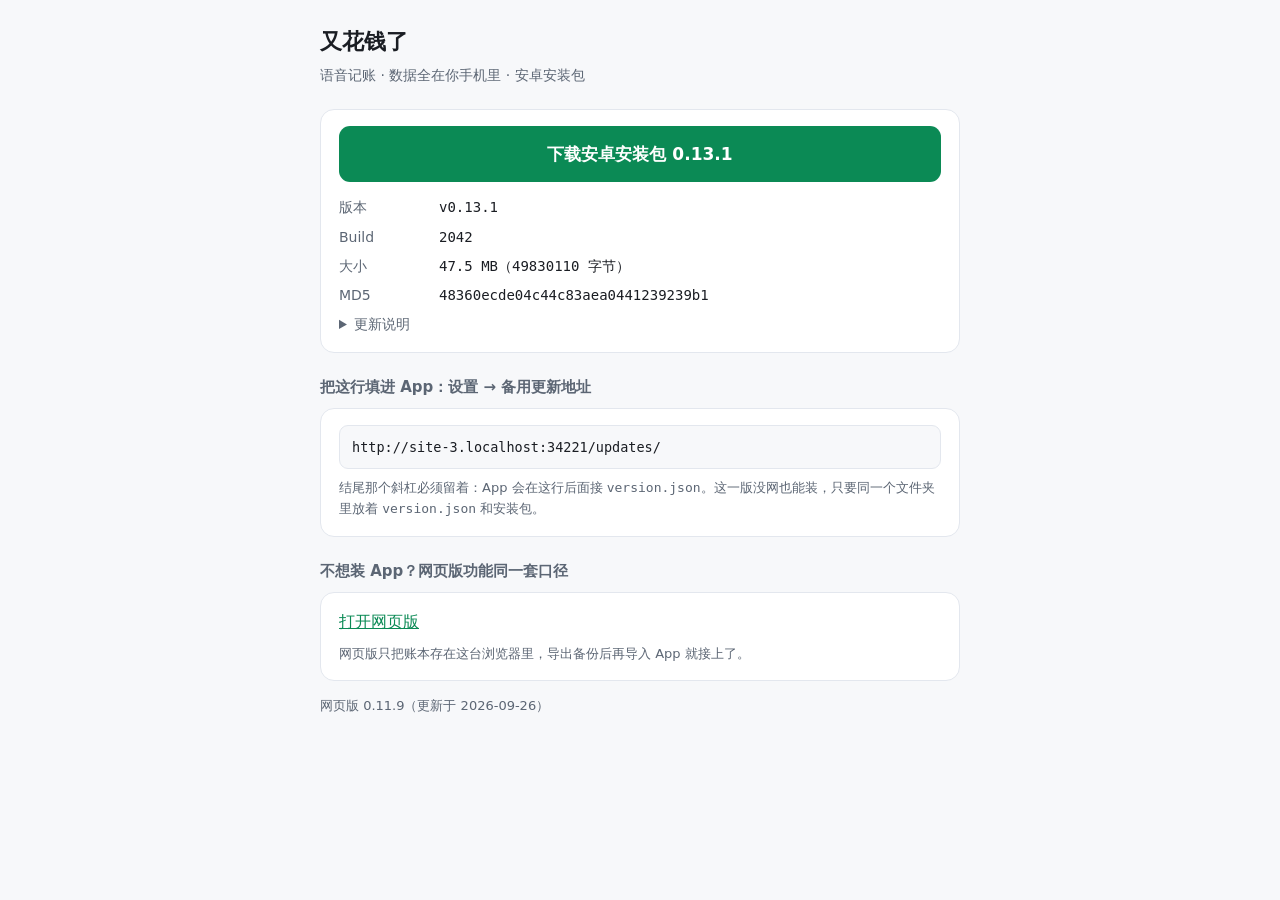
==== download.html @ 8a61619c "加下载页 + 更新源纳入构建 + 巡检覆盖更新源 - download.html：版本/大小/MD5/下载按钮全部现读 updates/version.json，页面里不写死任何一版 - update" ====
<!DOCTYPE html>
<html lang="zh-CN">
<head>
<meta charset="utf-8">
<meta name="viewport" content="width=device-width, initial-scale=1">
<meta name="robots" content="noindex">
<title>又花钱了 · 下载</title>
<!-- 下载页：所有数字（版本号 / 大小 / MD5 / 文件名）都从同目录的 updates/version.json 现读，
     不写死任何一版。这样每次只推 version.json + APK，这个页面自动跟着变，不会有「页面说 2042、文件是 2041」。
     地址一律用相对路径：Pages 域名、Cloudflare Pages 域名、还是仓库 raw 前缀，谁服务这个页面就拼谁的下载腿。 -->
<style>
  :root { color-scheme: light dark; --bg:#0f1115; --fg:#e8eaed; --mut:#9aa3b2; --card:#171a21; --line:#262b36; --go:#3fb37f; }
  @media (prefers-color-scheme: light) { :root { --bg:#f7f8fa; --fg:#1a1d23; --mut:#5c6674; --card:#fff; --line:#e3e7ee; --go:#0b8a55; } }
  * { box-sizing: border-box; }
  body { margin:0; padding:24px 18px 60px; background:var(--bg); color:var(--fg);
    font:16px/1.65 -apple-system,"PingFang SC","Microsoft YaHei",system-ui,sans-serif; }
  main { max-width:640px; margin:0 auto; }
  h1 { font-size:22px; margin:0 0 4px; }
  .sub { color:var(--mut); margin:0 0 22px; font-size:14px; }
  .card { background:var(--card); border:1px solid var(--line); border-radius:14px; padding:16px 18px; margin:0 0 14px; }
  a.btn { display:block; text-align:center; background:var(--go); color:#fff; text-decoration:none;
    padding:14px 16px; border-radius:11px; font-weight:600; font-size:17px; }
  a.btn.off { background:var(--line); color:var(--mut); pointer-events:none; }
  dl { margin:0; display:grid; grid-template-columns:88px 1fr; gap:6px 12px; font-size:14px; }
  dt { color:var(--mut); } dd { margin:0; word-break:break-all; font-family:ui-monospace,Consolas,monospace; }
  pre { margin:0; white-space:pre-wrap; word-break:break-word; background:var(--bg); border:1px solid var(--line);
    border-radius:9px; padding:10px 12px; font-size:13.5px; user-select:all; }
  details { margin-top:6px; font-size:14px; }
  summary { color:var(--mut); cursor:pointer; }
  .changelog { white-space:pre-wrap; font-size:14px; color:var(--fg); }
  h2 { font-size:15px; margin:22px 0 8px; color:var(--mut); font-weight:600; }
  p.note { font-size:13px; color:var(--mut); margin:8px 0 0; }
  a.inlink { color:var(--go); }
</style>
</head>
<body>
<main>
  <h1>又花钱了</h1>
  <p class="sub">语音记账 · 数据全在你手机里 · 安卓安装包</p>

  <div class="card">
    <a id="dl" class="btn off" href="#">正在读取版本…</a>
    <dl style="margin-top:14px">
      <dt>版本</dt><dd id="ver">—</dd>
      <dt>Build</dt><dd id="code">—</dd>
      <dt>大小</dt><dd id="size">—</dd>
      <dt>MD5</dt><dd id="md5">—</dd>
    </dl>
    <details><summary>更新说明</summary><div class="changelog" id="log">—</div></details>
  </div>

  <h2>把这行填进 App：设置 → 备用更新地址</h2>
  <div class="card"><pre id="base">—</pre>
    <p class="note">结尾那个斜杠必须留着：App 会在这行后面接 <code>version.json</code>。这一版没网也能装，只要同一个文件夹里放着 <code>version.json</code> 和安装包。</p>
  </div>

  <h2>不想装 App？网页版功能同一套口径</h2>
  <div class="card"><a class="inlink" href="./index.html">打开网页版</a>
    <p class="note">网页版只把账本存在这台浏览器里，导出备份后再导入 App 就接上了。</p>
  </div>

  <noscript><div class="card">
    这个页面的版本信息靠同目录的 <code>updates/version.json</code> 现读。禁用脚本时请直接取用：
    <dl><dt>安装包</dt><dd>updates/youhuaqianle-v0.13.1-arm64.apk</dd>
        <dt>配置</dt><dd>updates/version.json</dd></dl>
  </div></noscript>
  <p class="note" id="err"></p>
</main>
<script>
(function () {
  var here = new URL(location.href);
  var base = new URL('updates/', here);
  document.getElementById('base').textContent = base.href;
  fetch(new URL('version.json', base).href, { cache: 'no-store' })
    .then(function (r) { if (!r.ok) throw new Error('HTTP ' + r.status); return r.json(); })
    .then(function (j) {
      var a = j && j.apk;
      if (!a || !a.url) throw new Error('version.json 里没有 apk 段');
      // 与客户端 resolveDownloadUrl 同一条规则：绝对地址原样用，光文件名就拼在当前 base 后面
      var file = /^https?:/i.test(a.url) ? a.url : new URL(a.url, base).href;
      var btn = document.getElementById('dl');
      btn.href = file; btn.textContent = '下载安卓安装包 ' + a.version; btn.className = 'btn';
      document.getElementById('ver').textContent = 'v' + a.version;
      document.getElementById('code').textContent = a.versionCode;
      document.getElementById('size').textContent = (a.size / 1048576).toFixed(1) + ' MB（' + a.size + ' 字节）';
      document.getElementById('md5').textContent = a.md5;
      document.getElementById('log').textContent = a.changelog || '（这份 version.json 没带更新说明）';
      if (j.web && j.web.version) {
        var p = document.createElement('p');
        p.className = 'note';
        p.textContent = '网页版 ' + j.web.version + '（更新于 ' + (j.web.updated || '—') + '）';
        document.querySelector('main').appendChild(p);
      }
    })
    .catch(function (e) {
      document.getElementById('dl').textContent = '版本读取失败';
      document.getElementById('err').textContent =
        '读 updates/version.json 失败：' + e.message + '（本地双击打开 html 时浏览器不允许 fetch，请通过线上地址访问）';
    });
})();
</script>
</body>
</html>
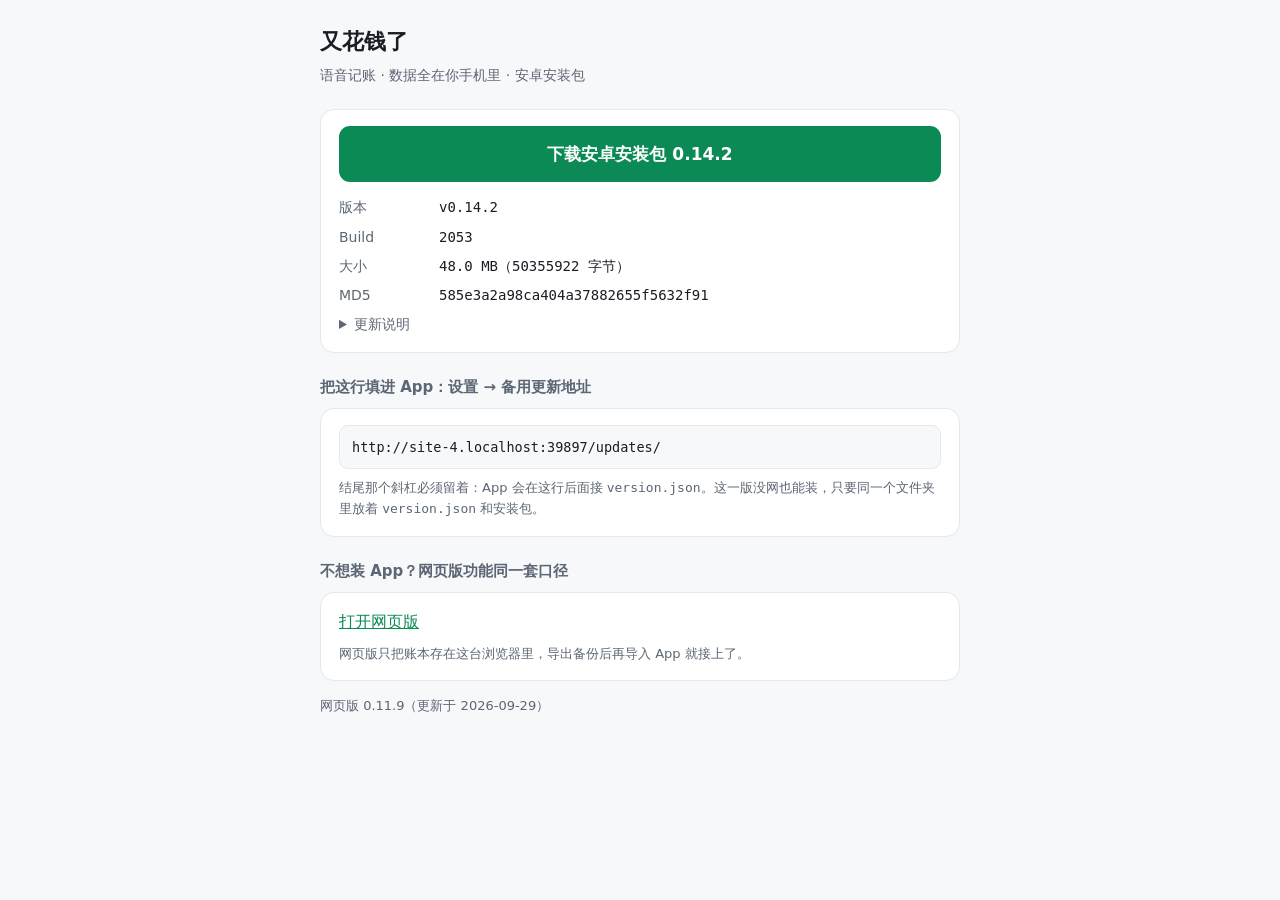
==== commit 65ddc4ca: "下载页 noscript 兜底不再写死安装包文件名 写死过一次 v0.13.1，此后十几版都在给禁用脚本的访客指一个已不存在的文件； 改成让他现读 updates/version.json 的 apk" ====
--- a/download.html
+++ b/download.html
@@ -60,9 +60,10 @@
   </div>
 
   <noscript><div class="card">
-    这个页面的版本信息靠同目录的 <code>updates/version.json</code> 现读。禁用脚本时请直接取用：
-    <dl><dt>安装包</dt><dd>updates/youhuaqianle-v0.13.1-arm64.apk</dd>
-        <dt>配置</dt><dd>updates/version.json</dd></dl>
+    这个页面的版本信息靠同目录的 <code>updates/version.json</code> 现读。禁用脚本时请打开
+    <a class="inlink" href="./updates/version.json">updates/version.json</a>，
+    里面 <code>apk.url</code> 写的那个文件名就是当前这一个安装包（就在 <code>updates/</code> 这个目录里）。
+    <p class="note">这里刻意不写死文件名：写死过一次「v0.13.1」，结果连着十几版都在给禁用脚本的人指一个已经不存在的文件。</p>
   </div></noscript>
   <p class="note" id="err"></p>
 </main>
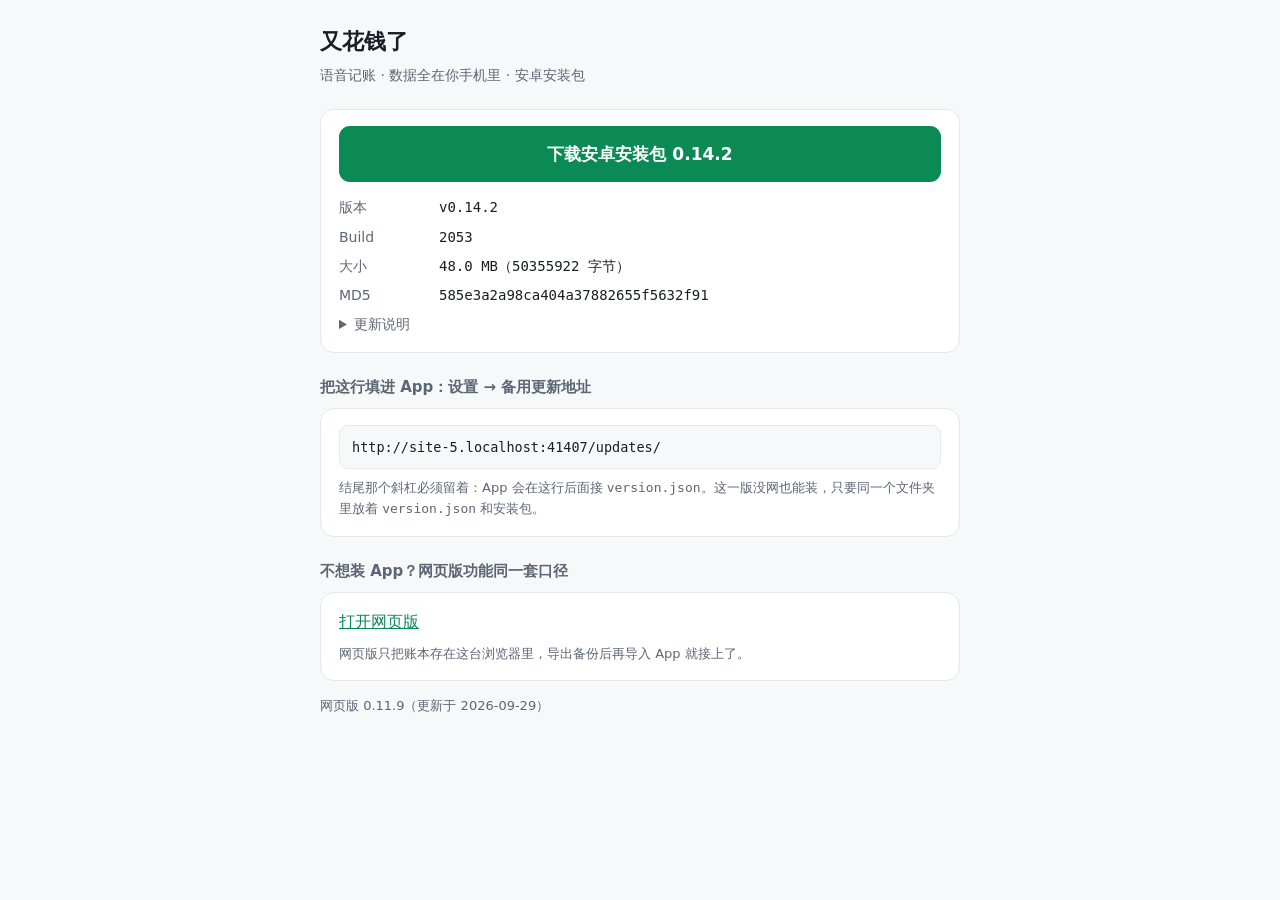
==== commit 39ec63ec: "下载页兜底文案把「十几版」改成实测的 11 版 v0.13.1 = +42，到 +53 之间是 43…53 共 11 个发布指错过文件； 写「十几版」是凭感觉，不是数出来的。" ====
--- a/download.html
+++ b/download.html
@@ -63,7 +63,7 @@
     这个页面的版本信息靠同目录的 <code>updates/version.json</code> 现读。禁用脚本时请打开
     <a class="inlink" href="./updates/version.json">updates/version.json</a>，
     里面 <code>apk.url</code> 写的那个文件名就是当前这一个安装包（就在 <code>updates/</code> 这个目录里）。
-    <p class="note">这里刻意不写死文件名：写死过一次「v0.13.1」，结果连着十几版都在给禁用脚本的人指一个已经不存在的文件。</p>
+    <p class="note">这里刻意不写死文件名：写死过一次「v0.13.1」，结果从 v0.13.2 起连着 <strong>11</strong> 版都在给禁用脚本的人指一个已经不存在的文件。</p>
   </div></noscript>
   <p class="note" id="err"></p>
 </main>
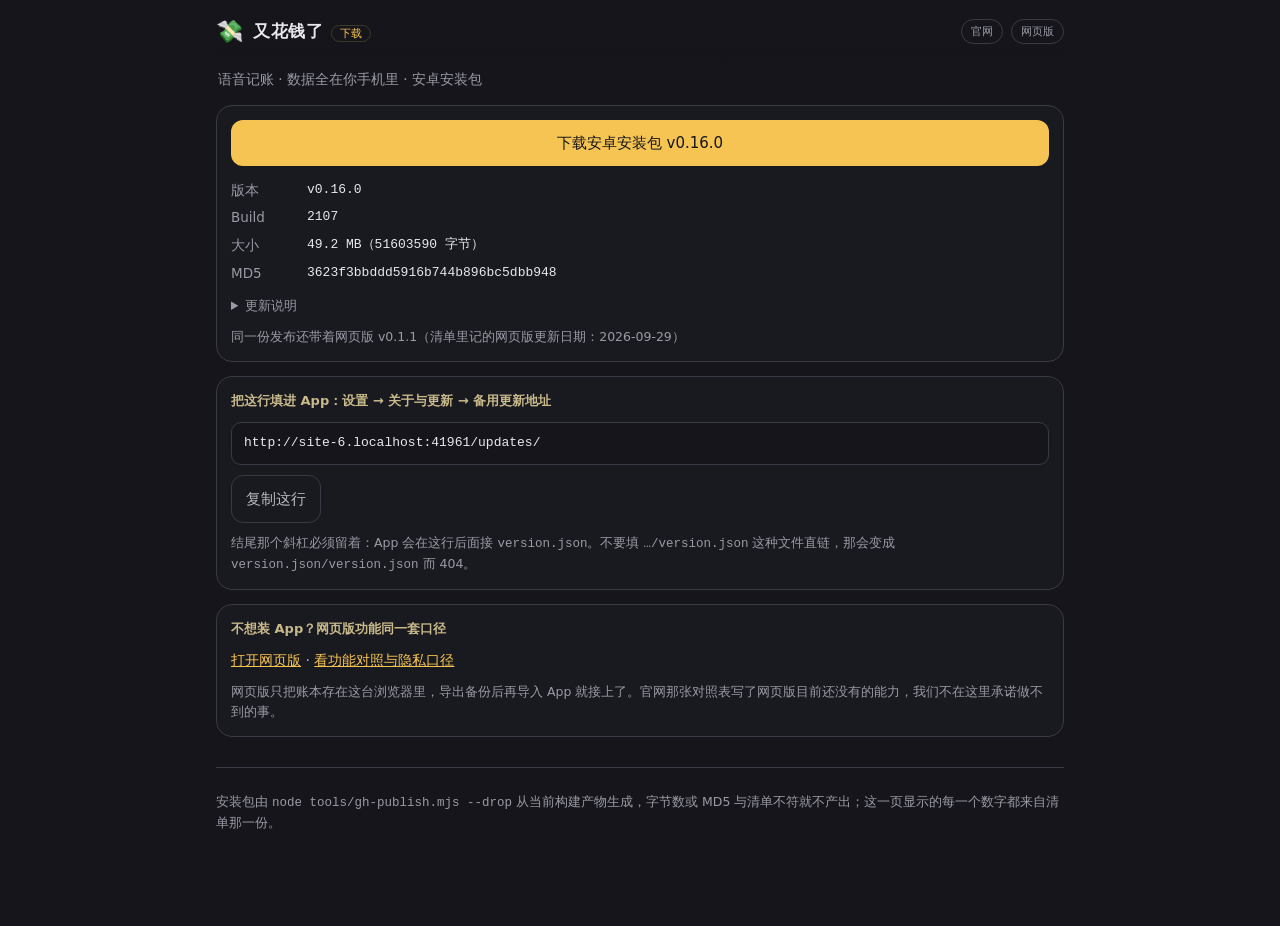
==== commit 2e44a2ba: "release: v0.16.0+107 (2107) 四族收编 + 官网 home.html" ====
--- a/download.html
+++ b/download.html
@@ -2,102 +2,150 @@
 <html lang="zh-CN">
 <head>
 <meta charset="utf-8">
-<meta name="viewport" content="width=device-width, initial-scale=1">
-<meta name="robots" content="noindex">
-<title>又花钱了 · 下载</title>
-<!-- 下载页：所有数字（版本号 / 大小 / MD5 / 文件名）都从同目录的 updates/version.json 现读，
-     不写死任何一版。这样每次只推 version.json + APK，这个页面自动跟着变，不会有「页面说 2042、文件是 2041」。
-     地址一律用相对路径：Pages 域名、Cloudflare Pages 域名、还是仓库 raw 前缀，谁服务这个页面就拼谁的下载腿。 -->
-<style>
-  :root { color-scheme: light dark; --bg:#0f1115; --fg:#e8eaed; --mut:#9aa3b2; --card:#171a21; --line:#262b36; --go:#3fb37f; }
-  @media (prefers-color-scheme: light) { :root { --bg:#f7f8fa; --fg:#1a1d23; --mut:#5c6674; --card:#fff; --line:#e3e7ee; --go:#0b8a55; } }
-  * { box-sizing: border-box; }
-  body { margin:0; padding:24px 18px 60px; background:var(--bg); color:var(--fg);
-    font:16px/1.65 -apple-system,"PingFang SC","Microsoft YaHei",system-ui,sans-serif; }
-  main { max-width:640px; margin:0 auto; }
-  h1 { font-size:22px; margin:0 0 4px; }
-  .sub { color:var(--mut); margin:0 0 22px; font-size:14px; }
-  .card { background:var(--card); border:1px solid var(--line); border-radius:14px; padding:16px 18px; margin:0 0 14px; }
-  a.btn { display:block; text-align:center; background:var(--go); color:#fff; text-decoration:none;
-    padding:14px 16px; border-radius:11px; font-weight:600; font-size:17px; }
-  a.btn.off { background:var(--line); color:var(--mut); pointer-events:none; }
-  dl { margin:0; display:grid; grid-template-columns:88px 1fr; gap:6px 12px; font-size:14px; }
-  dt { color:var(--mut); } dd { margin:0; word-break:break-all; font-family:ui-monospace,Consolas,monospace; }
-  pre { margin:0; white-space:pre-wrap; word-break:break-word; background:var(--bg); border:1px solid var(--line);
-    border-radius:9px; padding:10px 12px; font-size:13.5px; user-select:all; }
-  details { margin-top:6px; font-size:14px; }
-  summary { color:var(--mut); cursor:pointer; }
-  .changelog { white-space:pre-wrap; font-size:14px; color:var(--fg); }
-  h2 { font-size:15px; margin:22px 0 8px; color:var(--mut); font-weight:600; }
-  p.note { font-size:13px; color:var(--mut); margin:8px 0 0; }
-  a.inlink { color:var(--go); }
-</style>
+<meta name="viewport" content="width=device-width, initial-scale=1, viewport-fit=cover">
+<meta name="theme-color" content="#15151b">
+<meta name="description" content="又花钱了 · 安卓版下载：版本号、大小、MD5 与更新说明全部从同目录的 updates/version.json 现读，这一页不写死任何一版。">
+<title>又花钱了 · 下载安卓版</title>
+<link rel="icon" href="data:image/svg+xml,<svg xmlns='http://www.w3.org/2000/svg' viewBox='0 0 100 100'><text y='.9em' font-size='90'>💸</text></svg>">
+<link rel="stylesheet" href="style.css">
 </head>
-<body>
-<main>
-  <h1>又花钱了</h1>
-  <p class="sub">语音记账 · 数据全在你手机里 · 安卓安装包</p>
+<body class="dl">
+<div class="shell dl-wrap">
 
-  <div class="card">
-    <a id="dl" class="btn off" href="#">正在读取版本…</a>
-    <dl style="margin-top:14px">
-      <dt>版本</dt><dd id="ver">—</dd>
-      <dt>Build</dt><dd id="code">—</dd>
-      <dt>大小</dt><dd id="size">—</dd>
-      <dt>MD5</dt><dd id="md5">—</dd>
-    </dl>
-    <details><summary>更新说明</summary><div class="changelog" id="log">—</div></details>
-  </div>
+  <header class="topbar">
+    <div class="brand">
+      <span class="mark">💸</span>
+      <span><b>又花钱了</b><i>下载</i></span>
+    </div>
+    <div class="topright">
+      <a class="localchip" href="home.html">官网</a>
+      <a class="localchip" href="index.html">网页版</a>
+    </div>
+  </header>
 
-  <h2>把这行填进 App：设置 → 备用更新地址</h2>
-  <div class="card"><pre id="base">—</pre>
-    <p class="note">结尾那个斜杠必须留着：App 会在这行后面接 <code>version.json</code>。这一版没网也能装，只要同一个文件夹里放着 <code>version.json</code> 和安装包。</p>
-  </div>
+  <main>
+    <p class="dl-sub">语音记账 · 数据全在你手机里 · 安卓安装包</p>
 
-  <h2>不想装 App？网页版功能同一套口径</h2>
-  <div class="card"><a class="inlink" href="./index.html">打开网页版</a>
-    <p class="note">网页版只把账本存在这台浏览器里，导出备份后再导入 App 就接上了。</p>
-  </div>
+    <div class="card" id="pkg">
+      <a id="dl" class="dl-btn primary">正在读取版本…</a>
+      <dl class="dl-dl">
+        <dt>版本</dt><dd id="ver">—</dd>
+        <dt>Build</dt><dd id="code">—</dd>
+        <dt>大小</dt><dd id="size">—</dd>
+        <dt>MD5</dt><dd id="md5">—</dd>
+      </dl>
+      <details><summary>更新说明</summary><div class="dl-log" id="log">—</div></details>
+      <p class="dl-note" id="mirror" hidden></p>
+    </div>
+
+    <div class="card" id="feed" hidden>
+      <h2 class="sechead">把这行填进 App：设置 → 关于与更新 → 备用更新地址</h2>
+      <pre id="base" class="dl-pre">—</pre>
+      <button id="copy-base" class="ghost" type="button">复制这行</button>
+      <p class="dl-note" id="base-hint">结尾那个斜杠必须留着：App 会在这行后面接 <code>version.json</code>。不要填 <code>…/version.json</code> 这种文件直链，那会变成 <code>version.json/version.json</code> 而 404。</p>
+    </div>
+
+    <div class="card" id="noapk" hidden>
+      <h2 class="sechead" id="noapk-head">这个镜像里没有安装包</h2>
+      <p class="dl-p" id="noapk-why">—</p>
+      <p class="dl-p">请到 GitHub 镜像用同一个下载页——它同时服务站点、更新源与安装包。下面这行复制到浏览器地址栏就能打开：</p>
+      <pre id="gh" class="dl-pre">—</pre>
+      <button id="copy-gh" class="ghost" type="button">复制这行</button>
+      <p class="dl-note" id="gh-hint">复制被浏览器挡住时，长按上面那行，全选复制。</p>
+    </div>
+
+    <div class="card">
+      <h2 class="sechead">不想装 App？网页版功能同一套口径</h2>
+      <p class="dl-p"><a href="index.html">打开网页版</a> · <a href="home.html">看功能对照与隐私口径</a></p>
+      <p class="dl-note">网页版只把账本存在这台浏览器里，导出备份后再导入 App 就接上了。官网那张对照表写了网页版目前还没有的能力，我们不在这里承诺做不到的事。</p>
+    </div>
+  </main>
 
   <noscript><div class="card">
     这个页面的版本信息靠同目录的 <code>updates/version.json</code> 现读。禁用脚本时请打开
-    <a class="inlink" href="./updates/version.json">updates/version.json</a>，
+    <a href="updates/version.json">updates/version.json</a>，
     里面 <code>apk.url</code> 写的那个文件名就是当前这一个安装包（就在 <code>updates/</code> 这个目录里）。
-    <p class="note">这里刻意不写死文件名：写死过一次「v0.13.1」，结果从 v0.13.2 起连着 <strong>11</strong> 版都在给禁用脚本的人指一个已经不存在的文件。</p>
+    <p class="dl-note">这里刻意不写死文件名：写死过一次「v0.13.1」，结果从 v0.13.2 起连着 <strong>11</strong> 版都在给禁用脚本的人指一个已经不存在的文件。</p>
   </div></noscript>
-  <p class="note" id="err"></p>
-</main>
+
+  <footer class="dl-foot">
+    <p class="dl-note" id="err"></p>
+    <p class="dl-note">安装包由 <code>node tools/gh-publish.mjs --drop</code> 从当前构建产物生成，字节数或 MD5 与清单不符就不产出；这一页显示的每一个数字都来自清单那一份。</p>
+  </footer>
+
+</div>
 <script>
 (function () {
+  // GitHub 镜像的站点根：Pages 的项目站一定带 /仓库名/ 这段路径（纯域名根下确实 404，踩过）。
+  // 写成「域名 + 路径」而不是整条 href，是为了让这一页挂在任何镜像上都不产生对外请求。
+  var GH_SITE = 'dukekang0124.github.io/youhuaqianle-web';
   var here = new URL(location.href);
   var base = new URL('updates/', here);
-  document.getElementById('base').textContent = base.href;
+  var btn = document.getElementById('dl');
+
+  function bindCopy(btnId, textId, hintId) {
+    var text = document.getElementById(textId).textContent;
+    document.getElementById(btnId).addEventListener('click', function () {
+      var hint = document.getElementById(hintId);
+      var ok = function () { hint.textContent = '已复制，粘贴到聊天里或浏览器地址栏就存住了。'; };
+      var no = function () { hint.textContent = '这个浏览器挡住了复制：长按上面那行，全选复制。'; };
+      if (navigator.clipboard && navigator.clipboard.writeText) navigator.clipboard.writeText(text).then(ok, no);
+      else no();
+    });
+  }
+
   fetch(new URL('version.json', base).href, { cache: 'no-store' })
-    .then(function (r) { if (!r.ok) throw new Error('HTTP ' + r.status); return r.json(); })
+    .then(function (r) {
+      if (!r.ok) { var e = new Error('HTTP ' + r.status); e.missing = r.status === 404; throw e; }
+      return r.json();
+    })
     .then(function (j) {
       var a = j && j.apk;
-      if (!a || !a.url) throw new Error('version.json 里没有 apk 段');
+      if (!a || !a.url) { var ne = new Error('version.json 里没有 apk 段'); ne.noapk = true; throw ne; }
       // 与客户端 resolveDownloadUrl 同一条规则：绝对地址原样用，光文件名就拼在当前 base 后面
-      var file = /^https?:/i.test(a.url) ? a.url : new URL(a.url, base).href;
-      var btn = document.getElementById('dl');
-      btn.href = file; btn.textContent = '下载安卓安装包 ' + a.version; btn.className = 'btn';
+      btn.href = /^https?:/i.test(a.url) ? a.url : new URL(a.url, base).href;
+      btn.textContent = '下载安卓安装包 v' + a.version;
       document.getElementById('ver').textContent = 'v' + a.version;
       document.getElementById('code').textContent = a.versionCode;
       document.getElementById('size').textContent = (a.size / 1048576).toFixed(1) + ' MB（' + a.size + ' 字节）';
       document.getElementById('md5').textContent = a.md5;
       document.getElementById('log').textContent = a.changelog || '（这份 version.json 没带更新说明）';
       if (j.web && j.web.version) {
-        var p = document.createElement('p');
-        p.className = 'note';
-        p.textContent = '网页版 ' + j.web.version + '（更新于 ' + (j.web.updated || '—') + '）';
-        document.querySelector('main').appendChild(p);
+        var p = document.getElementById('mirror');
+        p.hidden = false;
+        p.textContent = '同一份发布还带着网页版 v' + j.web.version + '（清单里记的网页版更新日期：' + (j.web.updated || '—' ) + '）';
       }
+      document.getElementById('base').textContent = base.href;
+      document.getElementById('feed').hidden = false;
+      bindCopy('copy-base', 'base', 'base-hint');
     })
     .catch(function (e) {
-      document.getElementById('dl').textContent = '版本读取失败';
-      document.getElementById('err').textContent =
-        '读 updates/version.json 失败：' + e.message + '（本地双击打开 html 时浏览器不允许 fetch，请通过线上地址访问）';
+      btn.textContent = '本镜像没有安装包';
+      btn.className = 'dl-btn ghost';
+      noapkCardShow(e || {});
     });
+
+  // 走到这一支有三种完全不同的原因，界面必须说中是哪一种：
+  // 清单本身不在（404，Cloudflare 那侧的真实形态）、清单在但没登记安装包、清单取回来读不出内容。
+  // 把第二种写成「浏览器挡住 fetch」，是在给一个联网正常的人指一个不存在的原因。
+  function noapkCardShow(e) {
+    var head = document.getElementById('noapk-head');
+    var why = document.getElementById('noapk-why');
+    document.getElementById('noapk').hidden = false;
+    if (e.missing) {
+      head.textContent = '这个镜像里没有安装包';
+      why.textContent = '这个镜像只放网页版站点，没有 updates/ 这一份：Cloudflare Pages 的单个文件上限是 25 MiB，而安装包比它大，整包放不上去，所以连清单一起留在 GitHub 那侧。';
+    } else if (e.noapk) {
+      head.textContent = '这份清单里没有安装包';
+      why.textContent = 'updates/version.json 读到了，但里面没有 apk 那一段：这一份发布只登记了网页版，安装包没有跟着放上来。';
+    } else {
+      head.textContent = '没读到这个镜像的清单';
+      why.textContent = '没能取到可用的 updates/version.json：可能是这个地址取不到它、回来的内容不是合法 JSON，也可能是你正本地双击打开这个 html（浏览器不允许 fetch）。请通过线上地址访问。';
+    }
+    document.getElementById('gh').textContent = 'https://' + GH_SITE + '/download.html';
+    bindCopy('copy-gh', 'gh', 'gh-hint');
+    document.getElementById('err').textContent = '清单没读到，所以上面的版本、大小与 MD5 保持「—」——宁可不显示，也不显示一个猜出来的数。';
+  }
 })();
 </script>
 </body>
--- a/style.css
+++ b/style.css
@@ -0,0 +1,297 @@
+/* 又花钱了 · 网页版：深色底 + 暖金，与 App 的 brand.dart 同一套色值 */
+:root {
+  --bg: #15151b;
+  --card: #191920;
+  --card2: #1d1d25;
+  --line: #3a3a46;
+  --gold: #f6c453;
+  --gold-dim: #c8b98a;
+  --text: #e8e8ee;
+  --sub: #b8b8c0;
+  --dim: #9a9aa6;
+  --green: #77c9a4;
+  --amber: #e0a93f;
+  --red: #e07a6a;
+  --red-bg: #5b2330;
+  --radius: 16px;
+}
+
+* { box-sizing: border-box; }
+
+/* 组件里有 display:flex/grid 的元素，靠 hidden 属性隐藏会被自身 display 盖掉——统一兜底 */
+[hidden] { display: none !important; }
+
+html, body {
+  margin: 0;
+  background: var(--bg);
+  color: var(--text);
+  font: 15px/1.6 -apple-system, "PingFang SC", "Microsoft YaHei", "Noto Sans SC", system-ui, sans-serif;
+  -webkit-text-size-adjust: 100%;
+}
+
+body { padding-bottom: env(safe-area-inset-bottom); }
+
+.shell { max-width: 560px; margin: 0 auto; padding: 0 16px 96px; }
+
+/* 顶栏 */
+.topbar {
+  position: sticky; top: 0; z-index: 5;
+  display: flex; align-items: center; justify-content: space-between;
+  padding: 14px 0 12px;
+  background: linear-gradient(var(--bg) 70%, rgba(21, 21, 27, 0));
+}
+.brand { display: flex; align-items: center; gap: 10px; }
+.brand .mark { font-size: 22px; }
+.brand b { font-size: 17px; letter-spacing: .5px; }
+.brand i { font-style: normal; margin-left: 8px; font-size: 11px; color: var(--gold); border: 1px solid #3a3a2a; border-radius: 999px; padding: 1px 8px; }
+.localchip { font-size: 11px; color: var(--dim); border: 1px solid var(--line); border-radius: 999px; padding: 3px 9px; }
+.topright { display: flex; align-items: center; gap: 8px; }
+a.localchip { text-decoration: none; }
+a.localchip:hover { color: var(--gold); border-color: #5a5a3a; }
+
+/* 快记 */
+.quick { background: var(--card); border: 1px solid var(--line); border-radius: var(--radius); padding: 14px; margin-top: 4px; }
+.quickhead { display: flex; align-items: center; justify-content: space-between; font-size: 13px; color: var(--gold-dim); margin-bottom: 8px; }
+textarea, input, select {
+  width: 100%; background: var(--card2); color: var(--text);
+  border: 1px solid var(--line); border-radius: 12px;
+  padding: 11px 12px; font: inherit; resize: none;
+}
+textarea:focus, input:focus, select:focus { outline: none; border-color: #5a5a3a; }
+#say { min-height: 52px; }
+.quickact { display: flex; gap: 10px; margin-top: 10px; }
+.quickact .primary { flex: 1; }
+.mic {
+  width: 40px; height: 32px; border-radius: 10px; border: 1px solid var(--line);
+  background: var(--card2); color: var(--gold); font-size: 16px; cursor: pointer;
+}
+.mic.live { background: var(--gold); color: #15151b; border-color: var(--gold); animation: pulse 1.1s infinite; }
+.mic[disabled] { opacity: .38; cursor: not-allowed; }
+@keyframes pulse { 50% { box-shadow: 0 0 0 6px rgba(246, 196, 83, .16); } }
+.hints { display: flex; flex-wrap: wrap; gap: 7px; margin-top: 10px; }
+.hints button {
+  background: transparent; border: 1px dashed #45454f; color: var(--dim);
+  font-size: 12px; border-radius: 999px; padding: 4px 10px; cursor: pointer;
+}
+.hints button:hover { color: var(--gold); border-color: var(--gold); }
+.micnote { font-size: 11.5px; color: var(--dim); margin: 10px 0 0; }
+
+/* 按钮 */
+button { font: inherit; }
+.primary {
+  background: var(--gold); color: #15151b; border: none; border-radius: 12px;
+  padding: 11px 16px; font-weight: 700; cursor: pointer;
+}
+.primary:disabled { opacity: .45; cursor: default; }
+.ghost {
+  background: transparent; color: var(--sub); border: 1px solid var(--line);
+  border-radius: 12px; padding: 11px 14px; cursor: pointer;
+}
+.ghost:hover { color: var(--gold); border-color: #5a5a3a; }
+.danger { background: var(--red-bg); color: #ffdce0; border: none; border-radius: 12px; padding: 10px 14px; cursor: pointer; }
+.btnrow { display: flex; gap: 10px; flex-wrap: wrap; margin-top: 10px; }
+
+/* 卡片 */
+.card {
+  background: var(--card); border: 1px solid var(--line); border-radius: var(--radius);
+  padding: 14px; margin-top: 14px;
+}
+.card .sechead { margin: 0 0 10px; font-size: 13px; color: var(--gold-dim); padding: 0; }
+.sechead { font-size: 13px; color: var(--dim); margin: 22px 2px 8px; }
+.todaytop { display: flex; justify-content: space-between; align-items: flex-start; gap: 12px; }
+.todaytop small, .card small, .statgrid small { color: var(--dim); font-size: 12px; }
+.big { font-size: 34px; font-weight: 800; letter-spacing: -.5px; color: var(--gold); line-height: 1.2; }
+.mid { font-size: 19px; font-weight: 700; }
+.todayright { display: flex; flex-direction: column; align-items: flex-end; gap: 6px; }
+.streak { font-size: 12px; color: var(--gold); background: #3a2f1a; border-radius: 999px; padding: 3px 10px; }
+.lamp { font-size: 12px; border-radius: 999px; padding: 3px 10px; border: 1px solid var(--line); color: var(--sub); }
+.lamp.ok { color: var(--green); border-color: #2e5245; }
+.lamp.warn { color: var(--amber); border-color: #5a4620; }
+.lamp.over { color: #ffdce0; background: var(--red-bg); border-color: transparent; }
+.line { margin: 8px 0 0; font-size: 13px; color: var(--sub); }
+.line.gold { color: var(--gold-dim); }
+.line.amber { color: var(--amber); }
+.line.dim { color: var(--dim); font-size: 12px; }
+.dim { color: var(--dim); }
+
+/* 确认卡 */
+.pending { margin-top: 12px; }
+.pcard {
+  background: var(--card2); border: 1px solid #5a5a3a; border-radius: var(--radius);
+  padding: 12px; margin-bottom: 10px;
+}
+.pcard .raw { font-size: 12px; color: var(--dim); margin: 0 0 8px; word-break: break-all; }
+.pgrid { display: grid; grid-template-columns: 1fr 1fr; gap: 8px; }
+.pgrid label { display: flex; flex-direction: column; gap: 4px; font-size: 11px; color: var(--dim); }
+.pgrid input, .pgrid select { padding: 8px; font-size: 14px; }
+.warn-miss { color: var(--amber); font-size: 11px; margin-top: 6px; }
+/* 附属物品那一句（docs/30 FR-4）：与 App 确认卡同一条——我们替他猜的第二个名词，
+   不能让他只能留着，所以这一行本身可点，点一下整串去掉（一分钱都不摊，只是不再提）。 */
+.warn-miss.extras { cursor: pointer; text-decoration: underline dotted; }
+.pfoot { display: flex; gap: 8px; margin-top: 10px; }
+.pfoot button { flex: 1; padding: 9px; }
+
+/* 列表 */
+.txlist, .rows, .plain { list-style: none; padding: 0; margin: 0; }
+.tx {
+  display: flex; align-items: center; gap: 10px;
+  padding: 11px 12px; background: var(--card); border: 1px solid var(--line);
+  border-radius: 14px; margin-bottom: 8px;
+}
+.tx .emo { width: 30px; text-align: center; font-size: 17px; }
+.tx .who { flex: 1; min-width: 0; }
+.tx .who b { font-size: 14.5px; font-weight: 600; display: block; overflow: hidden; text-overflow: ellipsis; white-space: nowrap; }
+.tx .who small { color: var(--dim); font-size: 11.5px; }
+.tx .amt { font-size: 15.5px; font-weight: 700; white-space: nowrap; }
+.tx .amt.in { color: var(--green); }
+.tx .del { background: transparent; border: none; color: #6b6b78; font-size: 16px; cursor: pointer; padding: 4px 6px; }
+.tx .del:hover { color: var(--red); }
+.dayhead { font-size: 12px; color: var(--dim); margin: 16px 2px 8px; display: flex; justify-content: space-between; }
+.empty { text-align: center; padding: 34px 20px; color: var(--dim); }
+.empty span { display: block; font-size: 34px; opacity: .5; }
+.empty p { font-size: 13px; margin: 10px 0 0; }
+
+/* 筛选 */
+.filters { display: flex; flex-wrap: wrap; gap: 10px; margin-top: 10px; }
+.filters #search, .filters #cat-filter { flex: 1; min-width: 140px; padding: 9px 11px; font-size: 14px; }
+.segs { display: flex; gap: 4px; background: var(--card2); border: 1px solid var(--line); border-radius: 999px; padding: 3px; }
+.segs button { background: transparent; border: none; color: var(--dim); font-size: 12.5px; padding: 6px 12px; border-radius: 999px; cursor: pointer; }
+.segs button.on { background: var(--gold); color: #15151b; font-weight: 700; }
+.sumline { font-size: 12.5px; color: var(--gold-dim); margin: 14px 2px 8px; }
+
+/* 统计 */
+/* 备份保鲜提示：只在真该提醒时出现，所以给一条琥珀色边框把自己说清楚 */
+.nudge { border: 1px solid var(--amber); }
+
+.statgrid { display: grid; grid-template-columns: repeat(4, 1fr); gap: 8px; margin-bottom: 14px; }
+.bars { display: flex; align-items: flex-end; gap: 4px; height: 84px; }
+.bars i { flex: 1; background: #2f2f3a; border-radius: 4px 4px 0 0; min-height: 3px; }
+.bars i.hot { background: var(--gold); }
+.bars i.on { outline: 1px solid #5a5a3a; }
+.catrows { display: flex; flex-direction: column; gap: 9px; }
+.catrow { font-size: 13px; }
+.catrow .lab { display: flex; justify-content: space-between; color: var(--sub); }
+.catrow .lab b { color: var(--text); font-weight: 600; }
+.catrow .track { height: 6px; background: #26262f; border-radius: 99px; margin-top: 5px; overflow: hidden; }
+.catrow .fill { height: 100%; background: linear-gradient(90deg, #8a6b1f, var(--gold)); }
+.rows li { display: flex; justify-content: space-between; padding: 8px 0; border-bottom: 1px dashed #2a2a33; font-size: 13.5px; }
+.rows li:last-child { border-bottom: none; }
+.rows li small { color: var(--dim); }
+.heat { display: grid; grid-template-columns: repeat(7, 1fr); gap: 5px; }
+.heat i { aspect-ratio: 1; border-radius: 5px; background: #23232b; display: flex; align-items: flex-end; justify-content: center; font-size: 9px; color: #6d6d7a; padding-bottom: 2px; }
+.heat i.b1 { background: #3a3320; }
+.heat i.b2 { background: #5c4b22; }
+.heat i.b3 { background: #a67d28; }
+.heat i.b4 { background: var(--gold); color: #15151b; }
+
+/* 我的 */
+.field { display: flex; align-items: center; gap: 12px; margin-top: 12px; font-size: 13px; color: var(--sub); }
+.field > span { flex: 1; min-width: 0; white-space: nowrap; }
+.field > input, .field > select { flex: none; width: 52%; }
+.field.switch input { width: 44px; height: 24px; accent-color: var(--gold); flex: none; }
+.plain li { font-size: 12.5px; color: var(--dim); padding: 5px 0 5px 14px; position: relative; }
+.plain li::before { content: ""; position: absolute; left: 0; top: 12px; width: 5px; height: 5px; border-radius: 99px; background: #4a4a56; }
+.plain code { color: var(--gold-dim); }
+.ver { text-align: center; font-size: 11px; color: #5f5f6c; margin-top: 22px; }
+
+/* 底栏 */
+.tabbar {
+  position: fixed; left: 50%; transform: translateX(-50%); bottom: 0; z-index: 6;
+  width: 100%; max-width: 560px; display: flex;
+  background: rgba(29, 29, 37, .94); backdrop-filter: blur(10px);
+  border-top: 1px solid var(--line); padding: 6px 8px calc(6px + env(safe-area-inset-bottom));
+}
+.tabbar button {
+  flex: 1; background: transparent; border: none; color: var(--dim);
+  font-size: 11px; padding: 6px 0 4px; cursor: pointer; line-height: 1.35;
+}
+.tabbar button span { display: block; font-size: 19px; filter: grayscale(1) opacity(.65); }
+.tabbar button.on { color: var(--gold); }
+.tabbar button.on span { filter: none; }
+
+/* toast / sheet */
+.toast {
+  position: fixed; left: 50%; transform: translateX(-50%); bottom: 84px; z-index: 20;
+  background: #2e2e38; color: var(--gold); border: 1px solid #4a4a56;
+  padding: 10px 16px; border-radius: 999px; font-size: 13px; max-width: 90vw;
+}
+.sheet { position: fixed; inset: 0; z-index: 30; background: rgba(0, 0, 0, .62); display: flex; align-items: flex-end; justify-content: center; }
+.sheetbox {
+  width: 100%; max-width: 560px; background: var(--card); border: 1px solid var(--line);
+  border-radius: 20px 20px 0 0; padding: 18px 16px calc(18px + env(safe-area-inset-bottom));
+}
+.sheetbox h3 { margin: 0 0 12px; font-size: 16px; }
+.sheetbody { display: flex; flex-direction: column; gap: 10px; }
+.sheetbody .field { margin-top: 0; }
+
+@media (min-width: 900px) {
+  .shell { max-width: 880px; }
+  #view-today, #view-list, #view-stats { display: grid; grid-template-columns: 1fr 1fr; gap: 0 18px; align-items: start; }
+  #view-today .quick { grid-column: 1 / -1; }
+  #view-today .sechead, #view-today #today-list, #view-today #today-empty { grid-column: 1 / -1; }
+  #view-list .filters, #view-list .sumline, #view-list #groups, #view-list .empty { grid-column: 1 / -1; }
+  .tabbar { max-width: 560px; }
+}
+
+/* ---------- 官方网站（home.html）：同一套令牌，不另开色表 ---------- */
+/* 所有规则都锁在 body.hm 里，网页版（index.html）一行样式都不会被这些覆盖影响 */
+.hm-wrap { max-width: 720px; margin: 0 auto; padding: 0 18px 72px; }
+body.hm .topbar { position: static; background: none; }
+body.hm a.localchip { text-decoration: none; }
+.hm-hero { padding: 26px 0 6px; }
+.hm-hero h1 { font-size: 30px; line-height: 1.25; letter-spacing: -.5px; margin: 0 0 12px; color: var(--text); font-weight: 800; }
+.hm-lede { font-size: 15px; color: var(--sub); margin: 0 0 20px; }
+.hm-cta { display: flex; flex-wrap: wrap; gap: 10px; margin: 6px 0 4px; }
+.hm-btn { display: inline-block; text-decoration: none; text-align: center; font: inherit; }
+.hm-btn.primary { flex: 1 1 220px; }
+.hm-btn.ghost { flex: 0 0 auto; }
+.hm-note { font-size: 12.5px; color: var(--dim); margin: 12px 0 0; }
+.hm-block { margin-top: 34px; }
+body.hm .sechead { font-size: 15px; color: var(--gold-dim); margin: 0 0 12px; letter-spacing: .3px; }
+.hm-grid { display: grid; gap: 12px; }
+body.hm .big { font-size: 17px; color: var(--gold); line-height: 1.35; margin: 0 0 8px; font-weight: 700; letter-spacing: 0; }
+.hm-p { font-size: 14px; color: var(--sub); margin: 0 0 10px; }
+.hm-p:last-child { margin-bottom: 0; }
+.hm-list { margin: 0; padding-left: 20px; font-size: 14px; color: var(--sub); }
+.hm-list li { margin-bottom: 10px; }
+.hm-list b { color: var(--text); }
+.hm-table { border: 1px solid var(--line); border-radius: var(--radius); overflow: hidden; }
+.hm-tr { display: grid; grid-template-columns: 1fr 58px 130px; gap: 8px; padding: 11px 13px; font-size: 13.5px; border-top: 1px solid #24242c; align-items: baseline; }
+.hm-tr:first-child { border-top: none; }
+.hm-tr span:nth-child(1) { color: var(--text); }
+.hm-tr span:nth-child(2), .hm-tr span:nth-child(3) { text-align: center; color: var(--green); font-size: 13px; }
+.hm-th { background: var(--card2); }
+.hm-th span { color: var(--gold-dim); font-size: 12px; letter-spacing: .5px; }
+.hm-only span:nth-child(3) { color: var(--dim); font-size: 12px; }
+.hm-faq { border: 1px solid var(--line); border-radius: 12px; padding: 12px 14px; margin-top: 10px; background: var(--card); }
+.hm-faq summary { cursor: pointer; font-size: 14px; color: var(--text); list-style: none; }
+.hm-faq summary::-webkit-details-marker { display: none; }
+.hm-faq summary::before { content: "＋ "; color: var(--gold); }
+.hm-faq[open] summary::before { content: "－ "; color: var(--gold); }
+.hm-faq .hm-p { margin-top: 10px; }
+.hm-steps { margin: 0; padding-left: 20px; font-size: 14px; color: var(--sub); }
+.hm-steps li { margin-bottom: 8px; }
+.hm-foot { margin-top: 44px; padding-top: 18px; border-top: 1px solid var(--line); font-size: 13px; color: var(--sub); }
+.hm-foot a { color: var(--gold); }
+.hm-footsub { font-size: 12px; color: var(--dim); }
+@media (min-width: 900px) {
+  .hm-wrap { max-width: 900px; }
+  .hm-hero h1 { font-size: 40px; }
+  .hm-grid { grid-template-columns: 1fr 1fr 1fr; }
+}
+
+/* ---------- 下载页（download.html）：同一套令牌 ---------- */
+.dl-sub { font-size: 13.5px; color: var(--dim); margin: 8px 2px 0; }
+a.dl-btn { display: block; width: 100%; text-align: center; text-decoration: none; font: inherit; }
+a.dl-btn.ghost { cursor: default; }
+.dl-dl { margin: 14px 0 0; display: grid; grid-template-columns: 64px 1fr; gap: 6px 12px; font-size: 13.5px; }
+.dl-dl dt { color: var(--dim); }
+.dl-dl dd { margin: 0; word-break: break-all; font-family: ui-monospace, Consolas, monospace; font-size: 13px; }
+.dl-pre { margin: 10px 0; white-space: pre-wrap; word-break: break-all; background: var(--bg); border: 1px solid var(--line);
+  border-radius: 10px; padding: 10px 12px; font-size: 13px; user-select: all; }
+.dl-p { font-size: 14px; color: var(--sub); margin: 0 0 10px; }
+.dl-p a { color: var(--gold); }
+.dl-log { white-space: pre-wrap; font-size: 13.5px; color: var(--sub); margin-top: 8px; }
+.dl-note { font-size: 12.5px; color: var(--dim); margin: 10px 0 0; }
+.dl-foot { margin-top: 30px; padding-top: 14px; border-top: 1px solid var(--line); }
+details summary { cursor: pointer; font-size: 13px; color: var(--dim); margin-top: 12px; }
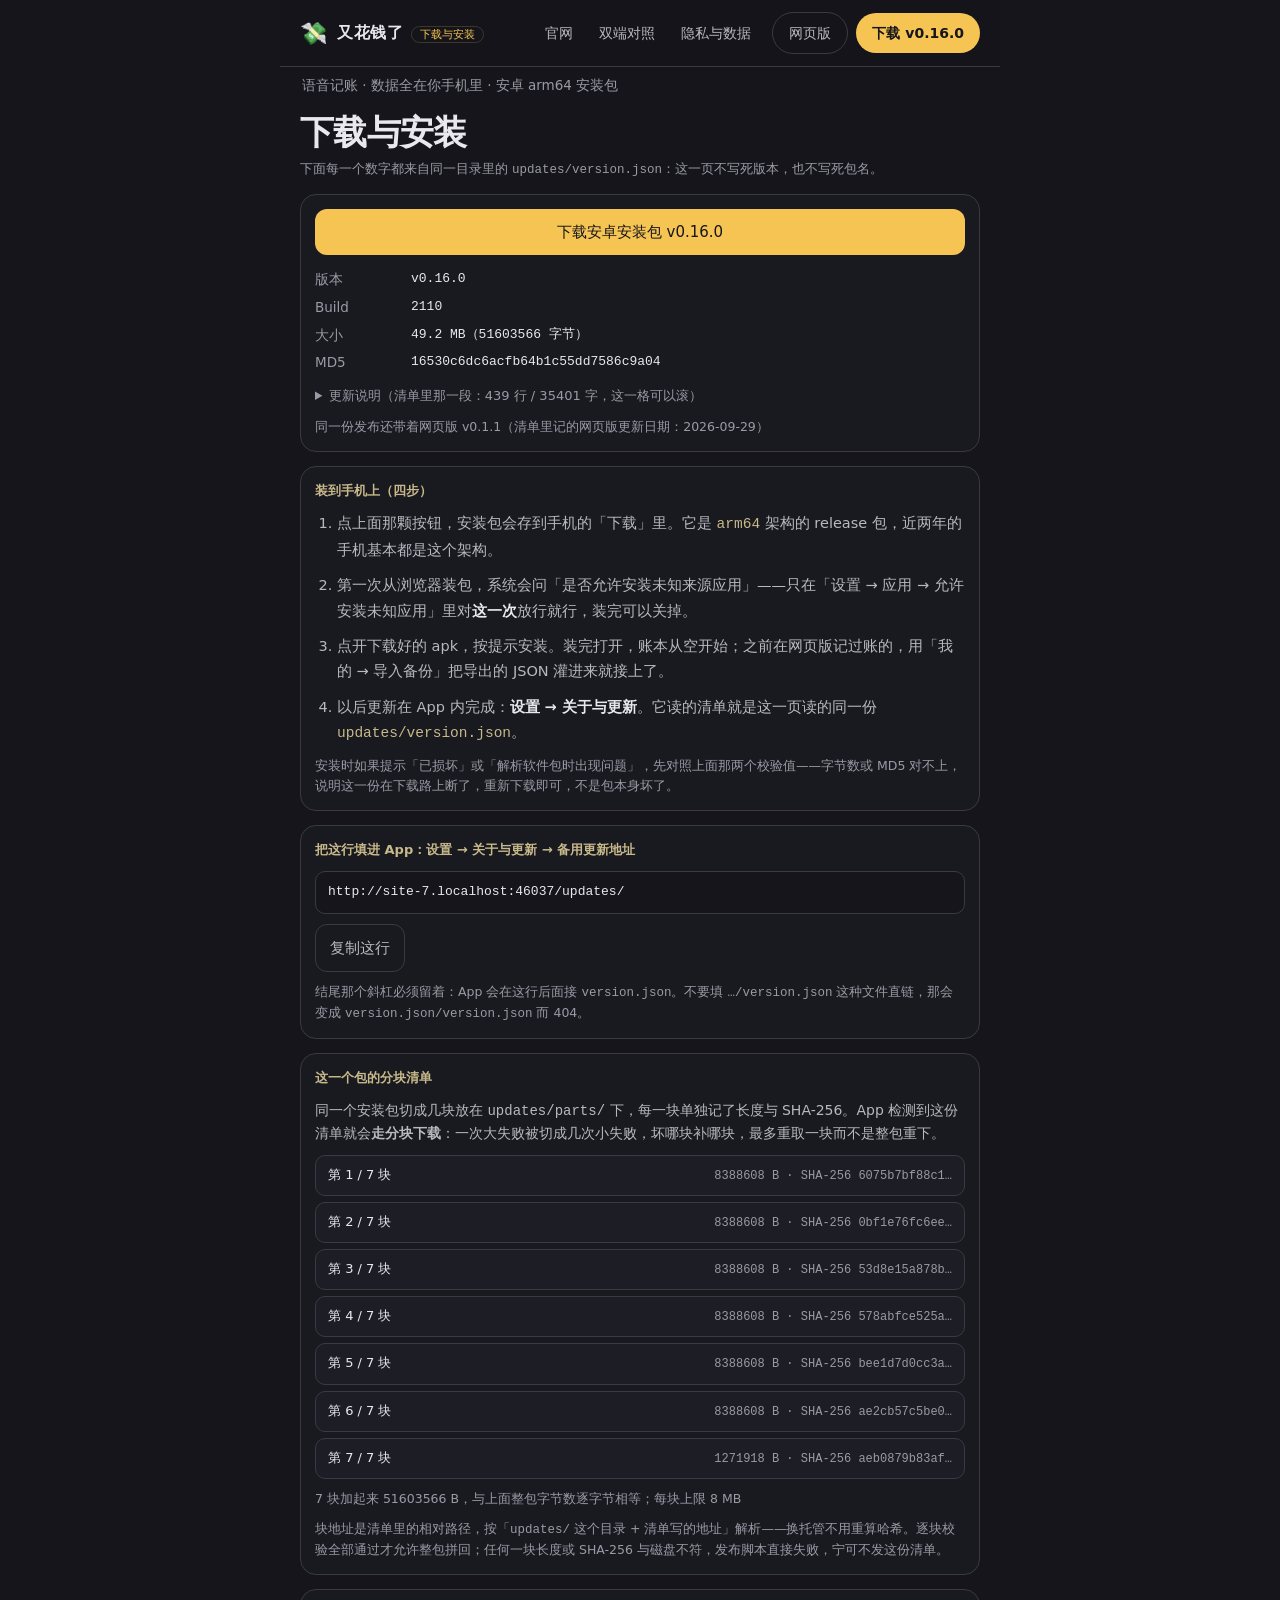
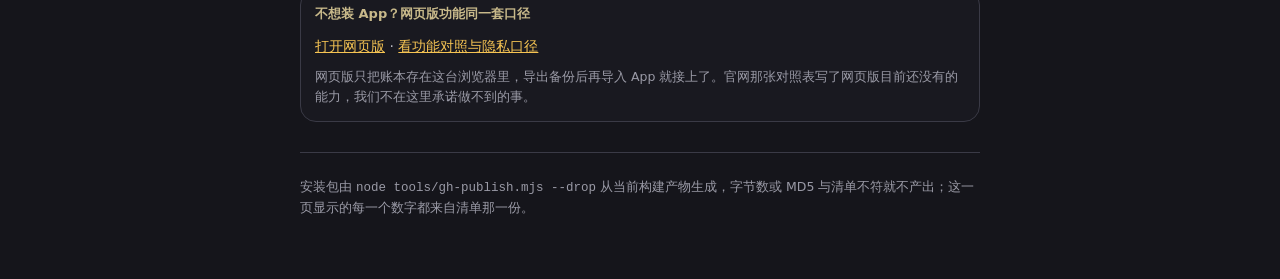
==== commit 22246bb0: "website: 官网四页改版（新增 privacy.html）+ F6/F7/F8 闸门" ====
--- a/download.html
+++ b/download.html
@@ -10,21 +10,40 @@
 <link rel="stylesheet" href="style.css">
 </head>
 <body class="dl">
-<div class="shell dl-wrap">
-
-  <header class="topbar">
+<div class="site-narrow">
+
+  <nav class="site-nav">
     <div class="brand">
       <span class="mark">💸</span>
-      <span><b>又花钱了</b><i>下载</i></span>
-    </div>
-    <div class="topright">
-      <a class="localchip" href="home.html">官网</a>
-      <a class="localchip" href="index.html">网页版</a>
-    </div>
-  </header>
+      <span><b>又花钱了</b><i>下载与安装</i></span>
+    </div>
+    <div class="site-links">
+      <a href="home.html">官网</a>
+      <a href="home.html#parity">双端对照</a>
+      <a href="privacy.html">隐私与数据</a>
+    </div>
+    <div class="site-cta">
+      <a class="site-pill ghostv" href="index.html">网页版</a>
+      <a class="site-pill" id="nav-dl" href="#pkg">安装包</a>
+      <details class="site-menu">
+        <summary>目录</summary>
+        <div class="site-drop">
+          <a href="home.html">官网首页</a>
+          <a href="home.html#cap">能力</a>
+          <a href="home.html#parity">双端对照</a>
+          <a href="privacy.html">隐私与数据</a>
+          <a href="index.html">网页版</a>
+          <a href="#feed">备用更新地址</a>
+          <a href="#parts">分块清单</a>
+        </div>
+      </details>
+    </div>
+  </nav>
 
   <main>
-    <p class="dl-sub">语音记账 · 数据全在你手机里 · 安卓安装包</p>
+    <p class="dl-sub">语音记账 · 数据全在你手机里 · 安卓 arm64 安装包</p>
+    <h1 style="font-size:clamp(26px,5.4vw,34px);line-height:1.25;letter-spacing:-.02em;margin:14px 0 6px;font-weight:800">下载与安装</h1>
+    <p class="dl-note" style="margin-top:0">下面每一个数字都来自同一目录里的 <code>updates/version.json</code>：这一页不写死版本，也不写死包名。</p>
 
     <div class="card" id="pkg">
       <a id="dl" class="dl-btn primary">正在读取版本…</a>
@@ -38,11 +57,30 @@
       <p class="dl-note" id="mirror" hidden></p>
     </div>
 
+    <div class="card">
+      <h2 class="sechead">装到手机上（四步）</h2>
+      <ol class="dl-steps">
+        <li>点上面那颗按钮，安装包会存到手机的「下载」里。它是 <code>arm64</code> 架构的 release 包，近两年的手机基本都是这个架构。</li>
+        <li>第一次从浏览器装包，系统会问「是否允许安装未知来源应用」——只在「设置 → 应用 → 允许安装未知应用」里对<b>这一次</b>放行就行，装完可以关掉。</li>
+        <li>点开下载好的 apk，按提示安装。装完打开，账本从空开始；之前在网页版记过账的，用「我的 → 导入备份」把导出的 JSON 灌进来就接上了。</li>
+        <li>以后更新在 App 内完成：<b>设置 → 关于与更新</b>。它读的清单就是这一页读的同一份 <code>updates/version.json</code>。</li>
+      </ol>
+      <p class="dl-note">安装时如果提示「已损坏」或「解析软件包时出现问题」，先对照上面那两个校验值——字节数或 MD5 对不上，说明这一份在下载路上断了，重新下载即可，不是包本身坏了。</p>
+    </div>
+
     <div class="card" id="feed" hidden>
       <h2 class="sechead">把这行填进 App：设置 → 关于与更新 → 备用更新地址</h2>
       <pre id="base" class="dl-pre">—</pre>
       <button id="copy-base" class="ghost" type="button">复制这行</button>
       <p class="dl-note" id="base-hint">结尾那个斜杠必须留着：App 会在这行后面接 <code>version.json</code>。不要填 <code>…/version.json</code> 这种文件直链，那会变成 <code>version.json/version.json</code> 而 404。</p>
+    </div>
+
+    <div class="card" id="parts" hidden>
+      <h2 class="sechead">这一个包的分块清单</h2>
+      <p class="dl-p">同一个安装包切成几块放在 <code>updates/parts/</code> 下，每一块单独记了长度与 SHA-256。App 检测到这份清单就会<b>走分块下载</b>：一次大失败被切成几次小失败，坏哪块补哪块，最多重取一块而不是整包重下。</p>
+      <div class="dl-rows" id="parts-rows"></div>
+      <p class="dl-note" id="parts-sum">—</p>
+      <p class="dl-note">块地址是清单里的相对路径，按「<code>updates/</code> 这个目录 + 清单写的地址」解析——换托管不用重算哈希。逐块校验全部通过才允许整包拼回；任何一块长度或 SHA-256 与磁盘不符，发布脚本直接失败，宁可不发这份清单。</p>
     </div>
 
     <div class="card" id="noapk" hidden>
@@ -103,18 +141,30 @@
       var a = j && j.apk;
       if (!a || !a.url) { var ne = new Error('version.json 里没有 apk 段'); ne.noapk = true; throw ne; }
       // 与客户端 resolveDownloadUrl 同一条规则：绝对地址原样用，光文件名就拼在当前 base 后面
-      btn.href = /^https?:/i.test(a.url) ? a.url : new URL(a.url, base).href;
+      var apkUrl = /^https?:/i.test(a.url) ? a.url : new URL(a.url, base).href;
+      btn.href = apkUrl;
       btn.textContent = '下载安卓安装包 v' + a.version;
       document.getElementById('ver').textContent = 'v' + a.version;
       document.getElementById('code').textContent = a.versionCode;
       document.getElementById('size').textContent = (a.size / 1048576).toFixed(1) + ' MB（' + a.size + ' 字节）';
       document.getElementById('md5').textContent = a.md5;
       document.getElementById('log').textContent = a.changelog || '（这份 version.json 没带更新说明）';
+      // 标题里把这一段有多长说出来：它现在是 439 行量级的累计记录，展开后是一个滚动窗口而不是无限长页面
+      if (a.changelog) {
+        var lines = a.changelog.split('\n').length;
+        document.querySelector('#pkg details summary').textContent =
+          '更新说明（清单里那一段：' + lines + ' 行 / ' + a.changelog.length + ' 字，这一格可以滚）';
+      }
+      // 顶栏那颗「安装包」pill：拿到清单前它只是页内锚点，拿到之后就是包本身
+      var pill = document.getElementById('nav-dl');
+      pill.href = apkUrl;
+      pill.textContent = '下载 v' + a.version;
       if (j.web && j.web.version) {
         var p = document.getElementById('mirror');
         p.hidden = false;
         p.textContent = '同一份发布还带着网页版 v' + j.web.version + '（清单里记的网页版更新日期：' + (j.web.updated || '—' ) + '）';
       }
+      showParts(a);
       document.getElementById('base').textContent = base.href;
       document.getElementById('feed').hidden = false;
       bindCopy('copy-base', 'base', 'base-hint');
@@ -124,6 +174,31 @@
       btn.className = 'dl-btn ghost';
       noapkCardShow(e || {});
     });
+
+  // 分块清单是「这一版发布带不带分块」的镜像：清单里没有就整卡不出现，
+  // 而不是写一行「本版本无分块」——那等于把清单里根本没有的东西摆到用户面前。
+  function showParts(a) {
+    var pm = a.parts;
+    var list = pm && pm.parts;
+    if (!list || !list.length) return;
+    var box = document.getElementById('parts-rows');
+    list.forEach(function (p, i) {
+      var row = document.createElement('div');
+      row.className = 'dl-row';
+      var lab = document.createElement('span');
+      lab.textContent = '第 ' + (i + 1) + ' / ' + list.length + ' 块';
+      var val = document.createElement('small');
+      val.textContent = Number(p.size) + ' B · SHA-256 ' + String(p.sha256 || '—').slice(0, 12) + '…';
+      row.append(lab, val);
+      box.append(row);
+    });
+    var sum = list.reduce(function (acc, p) { return acc + Number(p.size || 0); }, 0);
+    var max = Number(pm.partMaxBytes || 0);
+    document.getElementById('parts-sum').textContent =
+      list.length + ' 块加起来 ' + sum + ' B' + (sum === Number(a.size) ? '，与上面整包字节数逐字节相等' : '，与上面整包字节数 ' + a.size + ' B 不相等——这属于清单坏了，请以下面「没读到」那一段为准') +
+      (max ? '；每块上限 ' + Math.round(max / 1048576) + ' MB' : '');
+    document.getElementById('parts').hidden = false;
+  }
 
   // 走到这一支有三种完全不同的原因，界面必须说中是哪一种：
   // 清单本身不在（404，Cloudflare 那侧的真实形态）、清单在但没登记安装包、清单取回来读不出内容。
--- a/style.css
+++ b/style.css
@@ -291,7 +291,232 @@
   border-radius: 10px; padding: 10px 12px; font-size: 13px; user-select: all; }
 .dl-p { font-size: 14px; color: var(--sub); margin: 0 0 10px; }
 .dl-p a { color: var(--gold); }
-.dl-log { white-space: pre-wrap; font-size: 13.5px; color: var(--sub); margin-top: 8px; }
+/* 更新说明是一整段累计的补丁记录（本轮实测 439 行 / 35,401 字），
+   直接铺开会把这一页撑到四万像素高——所以给一个可以滚的窗口，并在标题里把长度说出来。 */
+.dl-log { white-space: pre-wrap; font-size: 13.5px; color: var(--sub); margin-top: 8px;
+  max-height: 340px; overflow: auto; border-top: 1px solid var(--line); padding-top: 8px; }
 .dl-note { font-size: 12.5px; color: var(--dim); margin: 10px 0 0; }
 .dl-foot { margin-top: 30px; padding-top: 14px; border-top: 1px solid var(--line); }
 details summary { cursor: pointer; font-size: 13px; color: var(--dim); margin-top: 12px; }
+
+/* ---------- 官方网站（v16-S50 改版）：导航 / 首屏两栏 / 下载卡 / 手机示意 / 底部常驻条 ----------
+   规矩（docs/73 §六）：只复用上面 :root 那套令牌，颜色一个不加（kit 不开第二张色表）；
+   所有规则锁在 body.hm / body.dl / body.pv 与 .site-* 前缀里，网页版 index.html 一行都不受影响。 */
+
+/* 容器：桌面 1200，窄文段 720；正文列 68ch */
+.site-wrap { max-width: 1200px; margin: 0 auto; padding: 0 20px 88px; }
+.site-narrow { max-width: 720px; margin: 0 auto; padding: 0 20px 72px; }
+.site-prose { max-width: 68ch; }
+
+/* 吸顶导航 */
+.site-nav {
+  position: sticky; top: 0; z-index: 40;
+  display: flex; align-items: center; gap: 10px; flex-wrap: wrap; row-gap: 8px;
+  margin: 0 -20px; padding: 12px 20px;
+  background: rgba(21, 21, 27, .92); backdrop-filter: blur(12px);
+  border-bottom: 1px solid var(--line);
+}
+.site-nav .brand { flex: 1 1 auto; min-width: 0; }
+.site-nav .brand b { font-size: 16px; }
+.site-links { display: none; flex: 0 1 auto; gap: 4px; margin-left: 6px; }
+.site-links a {
+  color: var(--sub); text-decoration: none; font-size: 14px;
+  padding: 8px 11px; border-radius: 999px; white-space: nowrap;
+}
+.site-nav .site-cta { display: flex; align-items: center; gap: 8px; margin-left: auto; }
+.site-pill {
+  display: inline-block; background: var(--gold); color: #15151b; text-decoration: none;
+  font-size: 14px; font-weight: 700; border-radius: 999px; padding: 9px 16px; white-space: nowrap;
+}
+.site-pill.ghostv { background: transparent; color: var(--sub); border: 1px solid var(--line); font-weight: 500; }
+/* 无 JS 也能开：抽屉用 details，不靠脚本 */
+.site-menu { position: relative; }
+.site-menu > summary {
+  list-style: none; cursor: pointer; font-size: 14px; color: var(--sub);
+  border: 1px solid var(--line); border-radius: 999px; padding: 8px 13px;
+}
+.site-menu > summary::-webkit-details-marker { display: none; }
+.site-menu[open] > summary { color: var(--gold); border-color: #5a5a3a; }
+.site-menu .site-drop {
+  position: absolute; right: 0; top: calc(100% + 8px); z-index: 41;
+  display: grid; gap: 2px; min-width: 168px;
+  background: var(--card); border: 1px solid var(--line); border-radius: var(--radius); padding: 8px;
+}
+.site-menu .site-drop a { color: var(--sub); text-decoration: none; font-size: 14px; padding: 9px 10px; border-radius: 10px; }
+.site-menu .site-drop a:hover { color: var(--gold); background: var(--card2); }
+
+/* 首屏两栏 */
+.site-hero { display: grid; gap: 26px; align-items: center; padding: 26px 0 8px; }
+.site-eyebrow { font-size: 12.5px; color: var(--gold-dim); letter-spacing: .12em; margin: 0 0 12px; }
+.site-hero h1 {
+  font-size: clamp(30px, 6.4vw, 44px); line-height: 1.18; letter-spacing: -.02em;
+  font-weight: 800; margin: 0 0 14px; color: var(--text);
+}
+.site-lede { font-size: clamp(15px, 1.4vw, 17px); line-height: 1.75; color: var(--sub); margin: 0 0 20px; max-width: 52ch; }
+.site-btnrow { display: flex; flex-wrap: wrap; gap: 10px; }
+a.site-btn { display: inline-block; text-decoration: none; text-align: center; font: inherit; border-radius: 12px; padding: 12px 18px; }
+a.site-btn.primary { flex: 1 1 240px; background: var(--gold); color: #15151b; font-weight: 700; }
+a.site-btn.ghost { flex: 0 0 auto; background: transparent; color: var(--sub); border: 1px solid var(--line); }
+body.hm a.site-btn.ghost:hover, body.dl a.site-btn.ghost:hover, body.pv a.site-btn.ghost:hover { color: var(--gold); border-color: #5a5a3a; }
+.site-heronote { font-size: 12.5px; color: var(--dim); margin: 14px 0 0; line-height: 1.7; }
+
+/* 信任条 */
+.site-trust { display: grid; grid-template-columns: 1fr 1fr; gap: 10px; margin-top: 30px; }
+.site-trust .t {
+  background: var(--card); border: 1px solid var(--line); border-radius: var(--radius);
+  padding: 13px 14px;
+}
+.site-trust .t b { display: block; font-size: 15px; color: var(--gold); margin-bottom: 4px; font-weight: 700; }
+.site-trust .t span { font-size: 12.5px; color: var(--dim); line-height: 1.6; display: block; }
+
+/* 通用板块 */
+.site-sec { margin-top: 46px; scroll-margin-top: 74px; }
+body.hm .site-h2, body.dl .site-h2, body.pv .site-h2 {
+  font-size: clamp(22px, 3.4vw, 32px); line-height: 1.3; letter-spacing: -.02em;
+  font-weight: 800; margin: 0 0 6px; color: var(--text);
+}
+.site-kicker { font-size: 13px; color: var(--gold-dim); margin: 0 0 18px; }
+.site-cards { display: grid; gap: 12px; }
+body.hm .card.site-card { margin-top: 0; }
+.site-card h3 { font-size: 18px; margin: 0 0 8px; color: var(--gold); font-weight: 700; line-height: 1.4; }
+.site-card p { font-size: 14.5px; line-height: 1.75; color: var(--sub); margin: 0; }
+
+/* 三步 */
+.site-steps { display: grid; gap: 12px; counter-reset: st; }
+.site-step { position: relative; background: var(--card); border: 1px solid var(--line); border-radius: var(--radius); padding: 16px 14px 15px; }
+.site-step::before {
+  counter-increment: st; content: counter(st);
+  display: inline-flex; align-items: center; justify-content: center;
+  width: 26px; height: 26px; border-radius: 999px; background: #3a2f1a; color: var(--gold);
+  font-size: 13px; font-weight: 700; margin-bottom: 10px;
+}
+.site-step h3 { font-size: 17px; margin: 0 0 8px; color: var(--text); font-weight: 700; }
+.site-step p { font-size: 14.5px; line-height: 1.75; color: var(--sub); margin: 0; }
+.site-step code { color: var(--gold-dim); background: var(--card2); border-radius: 6px; padding: 1px 6px; font-size: 13px; }
+
+/* 手机示意（不是截图，右上角如实标明） */
+.site-shots { display: grid; gap: 14px; justify-items: center; }
+.site-shot { width: 100%; max-width: 300px; }
+.site-phone {
+  position: relative; background: var(--card2); border: 1px solid var(--line);
+  border-radius: 26px; padding: 14px 12px 16px; overflow: hidden;
+}
+.site-phone::before {
+  content: ""; position: absolute; left: 50%; top: 6px; transform: translateX(-50%);
+  width: 54px; height: 4px; border-radius: 999px; background: #2f2f3a;
+}
+.site-shot-cap { font-size: 12.5px; color: var(--dim); margin: 9px 2px 0; text-align: center; }
+body.hm .site-phone .ph-head { display: flex; justify-content: space-between; align-items: baseline; font-size: 11.5px; color: var(--dim); margin: 8px 0 8px; }
+body.hm .site-phone .ph-big { font-size: 24px; font-weight: 800; color: var(--gold); line-height: 1.25; }
+body.hm .site-phone .ph-lamp { font-size: 11px; border-radius: 999px; padding: 2px 8px; border: 1px solid var(--line); color: var(--sub); }
+body.hm .site-phone .ph-lamp.ok { color: var(--green); border-color: #2e5245; }
+body.hm .site-phone .ph-lamp.warn { color: var(--amber); border-color: #5a4620; }
+body.hm .site-phone .ph-lamp.over { color: #ffdce0; background: var(--red-bg); border-color: transparent; }
+body.hm .site-phone .ph-row { display: flex; justify-content: space-between; gap: 8px; font-size: 12.5px; color: var(--sub); padding: 7px 0; border-top: 1px dashed #2a2a33; }
+body.hm .site-phone .ph-row b { color: var(--text); font-weight: 600; }
+body.hm .site-phone .ph-say { background: var(--card); border: 1px solid #5a5a3a; border-radius: 12px; padding: 9px 10px; font-size: 12.5px; color: var(--text); margin: 8px 0; }
+body.hm .site-phone .ph-track { height: 6px; background: #26262f; border-radius: 99px; overflow: hidden; margin-top: 6px; }
+body.hm .site-phone .ph-fill { height: 100%; background: linear-gradient(90deg, #8a6b1f, var(--gold)); }
+
+/* 内嵌下载卡（与下载页同一口径：一个数字都不写死） */
+.site-get { background: var(--card); border: 1px solid var(--line); border-radius: var(--radius); padding: 16px 14px; }
+body.hm .site-get .dl-dl { grid-template-columns: 76px 1fr; }
+.site-get .get-fallback { display: none; }
+.site-get.no-js .get-fallback { display: block; }
+.site-hash { font-family: ui-monospace, Consolas, monospace; font-size: 12.5px; color: var(--gold-dim); word-break: break-all; }
+.site-more { font-size: 13px; color: var(--dim); margin: 12px 0 0; }
+.site-more a { color: var(--gold); }
+
+/* FAQ 两列 */
+.site-faq { display: grid; gap: 10px; }
+body.hm .hm-faq { margin-top: 0; }
+body.hm .hm-faq summary { font-size: 15px; }
+
+/* 页脚 */
+.site-foot { margin-top: 52px; padding-top: 20px; border-top: 1px solid var(--line); display: grid; gap: 12px; }
+.site-foot .fcopy { font-size: 13.5px; color: var(--sub); margin: 0; }
+.site-foot .flinks { display: flex; flex-wrap: wrap; gap: 14px; font-size: 13.5px; }
+.site-foot .flinks a { color: var(--gold); text-decoration: none; }
+.site-foot .fsub { font-size: 12px; color: var(--dim); line-height: 1.7; margin: 0; }
+
+/* 移动端底部常驻条 */
+.site-dock {
+  position: fixed; left: 0; right: 0; bottom: 0; z-index: 45;
+  display: flex; gap: 10px; align-items: center;
+  padding: 10px 14px calc(10px + env(safe-area-inset-bottom));
+  background: rgba(29, 29, 37, .96); backdrop-filter: blur(10px);
+  border-top: 1px solid var(--line);
+  transform: translateY(110%); transition: transform .28s ease;
+}
+body.hm.site-dockable .site-dock { transform: none; }
+.site-dock a { text-decoration: none; font-size: 14px; border-radius: 12px; padding: 11px 12px; text-align: center; }
+.site-dock a.dock-main { flex: 1; background: var(--gold); color: #15151b; font-weight: 700; }
+.site-dock a.dock-alt { flex: 0 0 auto; color: var(--sub); border: 1px solid var(--line); }
+
+/* 隐私页 */
+body.pv .pv-toc { background: var(--card); border: 1px solid var(--line); border-radius: var(--radius); padding: 14px; margin: 18px 0 0; }
+body.pv .pv-toc ol { margin: 0; padding-left: 20px; font-size: 14px; color: var(--sub); }
+body.pv .pv-toc a { color: var(--gold); text-decoration: none; }
+body.pv .pv-sec { margin-top: 30px; scroll-margin-top: 74px; }
+body.pv .pv-sec h2 { font-size: 19px; margin: 0 0 8px; color: var(--gold); font-weight: 700; }
+body.pv p, body.pv li { font-size: 15px; line-height: 1.8; color: var(--sub); }
+body.pv ul { margin: 8px 0 0; padding-left: 20px; }
+body.pv li { margin-bottom: 8px; }
+body.pv b { color: var(--text); }
+body.pv .pv-note { font-size: 13px; color: var(--dim); margin-top: 10px; }
+
+/* 断点：520 / 768 / 1024 / 1200 */
+@media (min-width: 520px) {
+  .site-shots { grid-template-columns: 1fr 1fr; }
+  .site-cards.cols-2 { grid-template-columns: 1fr 1fr; }
+}
+@media (min-width: 768px) {
+  .site-trust { grid-template-columns: repeat(4, 1fr); }
+  .site-cards.cols-3 { grid-template-columns: 1fr 1fr 1fr; }
+  .site-steps { grid-template-columns: 1fr 1fr 1fr; }
+  .site-faq { grid-template-columns: 1fr 1fr; }
+}
+/* 行内导航要到 900 才铺开：768~899 这一段三页都塞不下（下载页那一行只差 6px 就会换成两行），
+   而 900 以下每一页都有「目录」抽屉可用——宁可窄一点用抽屉，也不要一个随时会崩的临界值。 */
+@media (min-width: 900px) {
+  .site-links { display: flex; }
+  .site-menu { display: none; }
+}
+@media (min-width: 1024px) {
+  .site-hero { grid-template-columns: 1.05fr .95fr; gap: 40px; padding: 44px 0 14px; }
+  .site-cards.cols-4 { grid-template-columns: repeat(4, 1fr); }
+  .site-shots { grid-template-columns: 1fr 1fr 1fr; }
+  .site-dock { display: none; }
+}
+@media (max-width: 1023px) {
+  .site-wrap, .site-narrow { padding-bottom: 96px; }
+}
+
+/* 减动效：整站只有的两处（条升起、hover）一并关掉 */
+@media (prefers-reduced-motion: reduce) {
+  .site-dock { transition: none; }
+  * { scroll-behavior: auto !important; }
+}
+
+/* ---------- 下载页新增两块（安装步骤 / 分块清单）：仍只用既有令牌 ---------- */
+body.dl .site-nav { margin-bottom: 6px; }
+/* 窄屏下把「 · 49.2 MB」这一截收掉：它会把吸顶栏挤成两行，而同一数字在下载卡与信任条里都在 */
+.site-pill .pill-extra { white-space: nowrap; }
+@media (max-width: 899px) {
+  .site-pill .pill-extra { display: none; }
+}
+body.dl h1 { font-size: clamp(26px, 5.4vw, 34px); line-height: 1.25; letter-spacing: -.02em; margin: 14px 0 6px; font-weight: 800; }
+.dl-steps { margin: 0; padding-left: 22px; font-size: 14.5px; line-height: 1.75; color: var(--sub); }
+.dl-steps li { margin-bottom: 10px; }
+.dl-steps li:last-child { margin-bottom: 0; }
+.dl-steps b { color: var(--text); }
+.dl-steps code { color: var(--gold-dim); }
+.dl-rows { display: grid; gap: 6px; margin-top: 10px; }
+.dl-row { display: flex; justify-content: space-between; align-items: baseline; gap: 12px;
+  background: var(--card2); border: 1px solid var(--line); border-radius: 10px; padding: 9px 12px; font-size: 13px; }
+.dl-row span { color: var(--text); white-space: nowrap; }
+.dl-row small { color: var(--dim); font-family: ui-monospace, Consolas, monospace; font-size: 12px; word-break: break-all; text-align: right; }
+@media (min-width: 768px) {
+  .dl-dl { grid-template-columns: 84px 1fr; }
+}
+
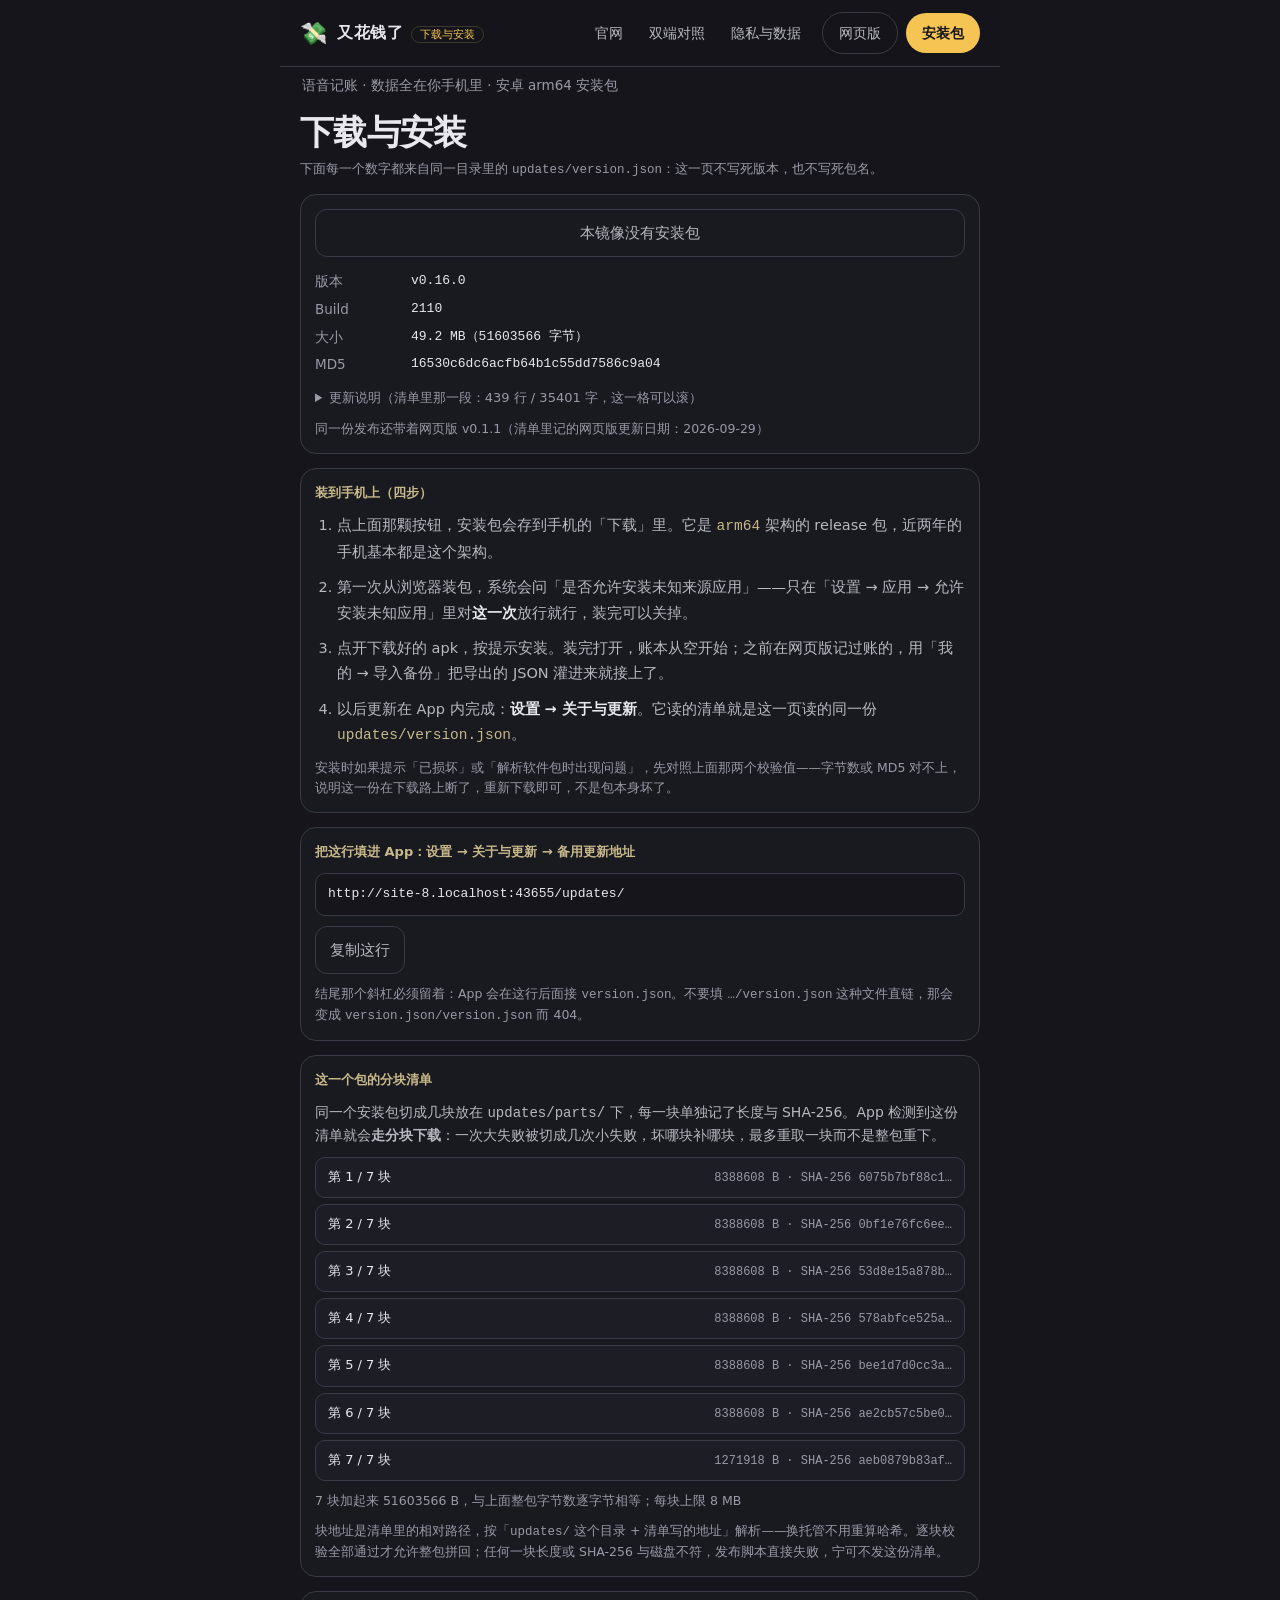
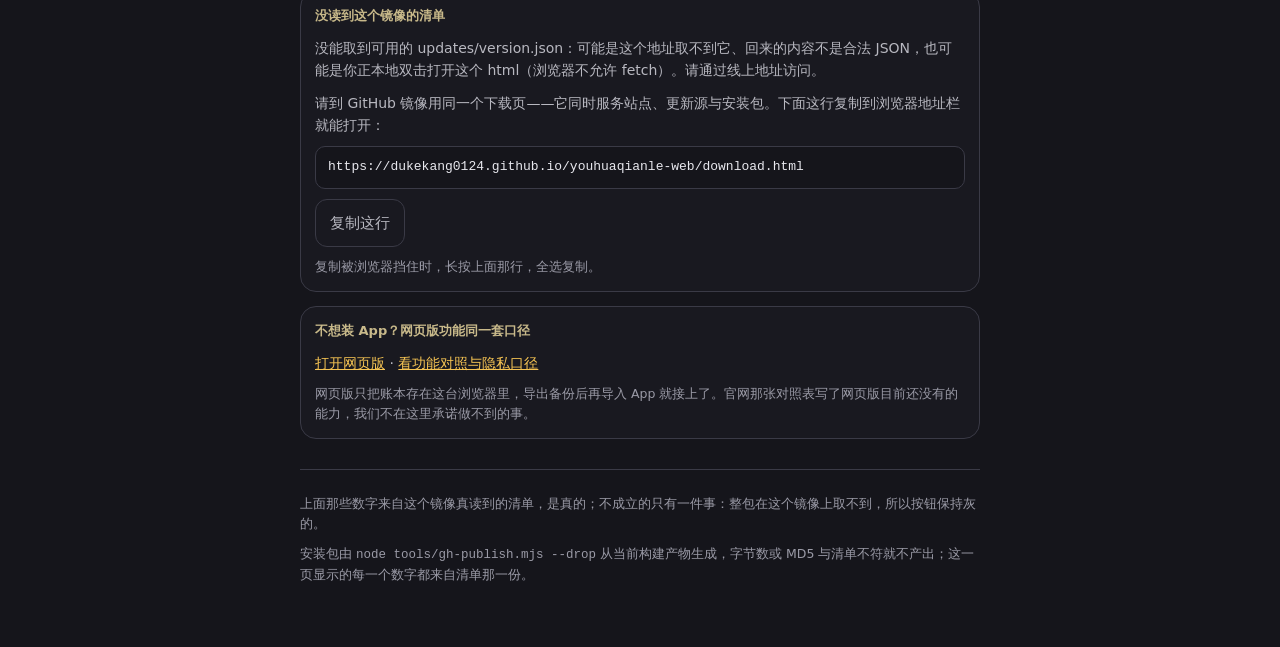
==== commit 197428ca: "site: 下载入口先验字节再挂按钮（堵 soft-404 下的假包） 清单读回来不等于这个镜像真放着那个整包。Cloudflare 那类宿主对不存在的 路径回 200 + 首页字节 + text/h" ====
--- a/download.html
+++ b/download.html
@@ -120,6 +120,9 @@
   var here = new URL(location.href);
   var base = new URL('updates/', here);
   var btn = document.getElementById('dl');
+  // 探针回来后才能挂按钮，所以清单里那两段先存在这里，不在解析阶段直接写进 href
+  var apkInfo = null;
+  var apkHref = '';
 
   function bindCopy(btnId, textId, hintId) {
     var text = document.getElementById(textId).textContent;
@@ -132,9 +135,47 @@
     });
   }
 
+  // 清单读回来了不等于这个镜像真放着那个整包：Cloudflare Pages 对不存在的路径回的是首页字节＋200＋text/html，
+  // 不验就挂按钮，等于给用户一个改名叫 .apk 的网页。所以按钮只在探针说「总字节数与清单一致」时才连上包。
+  // 先用 HEAD 只问头部：它不带正文，不会因为宿主忽略 Range 就把整包吸进手机。
+  // HEAD 问不出结果（个别宿主不答 HEAD）才退一步问「只给一个字节」，并且不读正文。
+  function probePackage(url, want) {
+    function readLen(r) {
+      var cr = r.headers.get('content-range');
+      if (cr) return Number(String(cr).split('/').pop());
+      return Number(r.headers.get('content-length') || '-1');
+    }
+    function judge(r) {
+      var ct = String(r.headers.get('content-type') || '');
+      if (r.status === 404 || r.status === 403 || r.status === 410) return { verdict: 'missing', got: -1, ct: ct };
+      if (ct.indexOf('text/html') >= 0) return { verdict: 'soft404', got: -1, ct: ct };
+      if (String(r.headers.get('content-encoding') || 'identity') !== 'identity') return { verdict: 'unknown', got: -1, ct: ct };
+      var got = readLen(r);
+      if (!isFinite(got) || got < 0) return { verdict: 'unknown', got: -1, ct: ct };
+      return { verdict: got === want ? 'ok' : 'mismatch', got: got, ct: ct };
+    }
+    function byRange() {
+      return fetch(url, { method: 'GET', headers: { 'range': 'bytes=0-0' }, cache: 'no-store' })
+        .then(judge, function () { return { verdict: 'unknown', got: -1, ct: 'fetch-failed' }; });
+    }
+    return fetch(url, { method: 'HEAD', cache: 'no-store' })
+      .then(function (r) { var v = judge(r); return v.verdict === 'unknown' ? byRange() : v; }, byRange);
+  }
+
+  function armDownload(a, apkUrl) {
+    btn.href = apkUrl;
+    btn.textContent = '下载安卓安装包 v' + a.version;
+    var pill = document.getElementById('nav-dl');
+    pill.href = apkUrl;
+    pill.textContent = '下载 v' + a.version;
+  }
+
   fetch(new URL('version.json', base).href, { cache: 'no-store' })
     .then(function (r) {
       if (!r.ok) { var e = new Error('HTTP ' + r.status); e.missing = r.status === 404; throw e; }
+      // 回来的东西是不是清单，看 content-type 比看状态码准：soft-404 的状态码是好看的 200。
+      var ct = String(r.headers.get('content-type') || '');
+      if (ct.indexOf('text/html') >= 0) { var he = new Error('version.json 回来的是网页不是清单'); he.soft404 = true; throw he; }
       return r.json();
     })
     .then(function (j) {
@@ -142,8 +183,9 @@
       if (!a || !a.url) { var ne = new Error('version.json 里没有 apk 段'); ne.noapk = true; throw ne; }
       // 与客户端 resolveDownloadUrl 同一条规则：绝对地址原样用，光文件名就拼在当前 base 后面
       var apkUrl = /^https?:/i.test(a.url) ? a.url : new URL(a.url, base).href;
-      btn.href = apkUrl;
-      btn.textContent = '下载安卓安装包 v' + a.version;
+      apkInfo = a;
+      apkHref = apkUrl;
+      btn.textContent = '正在确认这个镜像放着这个包…';
       document.getElementById('ver').textContent = 'v' + a.version;
       document.getElementById('code').textContent = a.versionCode;
       document.getElementById('size').textContent = (a.size / 1048576).toFixed(1) + ' MB（' + a.size + ' 字节）';
@@ -155,10 +197,6 @@
         document.querySelector('#pkg details summary').textContent =
           '更新说明（清单里那一段：' + lines + ' 行 / ' + a.changelog.length + ' 字，这一格可以滚）';
       }
-      // 顶栏那颗「安装包」pill：拿到清单前它只是页内锚点，拿到之后就是包本身
-      var pill = document.getElementById('nav-dl');
-      pill.href = apkUrl;
-      pill.textContent = '下载 v' + a.version;
       if (j.web && j.web.version) {
         var p = document.getElementById('mirror');
         p.hidden = false;
@@ -168,11 +206,31 @@
       document.getElementById('base').textContent = base.href;
       document.getElementById('feed').hidden = false;
       bindCopy('copy-base', 'base', 'base-hint');
+      // 分块地址也按「这个镜像放不放」解析，所以整包探针不过时，分块这一格同样不能当承诺用
+      return probePackage(apkUrl, Number(a.size));
+    })
+    .then(function (v) {
+      if (!v) return;
+      var a = apkInfo;
+      if (v.verdict === 'ok') { armDownload(a, apkHref); return; }
+      if (v.verdict === 'unknown') {
+        armDownload(a, apkHref);
+        document.getElementById('err').textContent =
+          '按钮已经接上清单里那个地址，但这一趟没能核对总字节数（回来的是 ' + (v.ct || '未知类型') + '）——装完请让 App 自己校 MD5。';
+        return;
+      }
+      var ce = new Error(v.verdict === 'soft404' ? '这个镜像把不存在的地址兜底成了网页' : '这个镜像放着的不是清单里那一个整包');
+      ce.soft404 = v.verdict === 'soft404';
+      ce.mismatch = v.verdict === 'mismatch';
+      ce.got = v.got;
+      ce.probed = true;
+      throw ce;
     })
     .catch(function (e) {
+      e = e || {};
       btn.textContent = '本镜像没有安装包';
       btn.className = 'dl-btn ghost';
-      noapkCardShow(e || {});
+      noapkCardShow(e);
     });
 
   // 分块清单是「这一版发布带不带分块」的镜像：清单里没有就整卡不出现，
@@ -200,14 +258,25 @@
     document.getElementById('parts').hidden = false;
   }
 
-  // 走到这一支有三种完全不同的原因，界面必须说中是哪一种：
-  // 清单本身不在（404，Cloudflare 那侧的真实形态）、清单在但没登记安装包、清单取回来读不出内容。
-  // 把第二种写成「浏览器挡住 fetch」，是在给一个联网正常的人指一个不存在的原因。
+  // 走到这一支的原因不止一种，界面必须说中是哪一种：
+  // 清单本身不在（404）、清单回来的是网页（soft-404）、清单在但没登记安装包、
+  // 清单读到了但整包在这个镜像上不存在或字节数不对（探针判的）、清单取回来读不出内容。
+  // 把「这个镜像根本没放包」写成「浏览器挡住 fetch」，是在给一个联网正常的人指一个不存在的原因。
   function noapkCardShow(e) {
     var head = document.getElementById('noapk-head');
     var why = document.getElementById('noapk-why');
+    var err = document.getElementById('err');
     document.getElementById('noapk').hidden = false;
-    if (e.missing) {
+    if (e.soft404 && e.probed) {
+      head.textContent = '这个镜像把安装包兜底成了网页';
+      why.textContent = '清单里登记的那个包在这个镜像上取不到：这个地址回来的 content-type 是 text/html，也就是宿主把不存在的路径写成了首页。按钮不接，免得你下到一个改名叫 .apk 的网页。';
+    } else if (e.mismatch && e.probed) {
+      head.textContent = '这个地址放着的不是清单里那一个包';
+      why.textContent = '探针取到的总字节数是 ' + (e.got >= 0 ? e.got + ' B' : '未知') + '，清单里记的整包是 ' + (apkInfo ? apkInfo.size : '?') + ' B——两者不等就按没这个包处理。';
+    } else if (e.soft404) {
+      head.textContent = '这个镜像没有这份清单';
+      why.textContent = 'updates/version.json 这个地址回来的不是清单而是网页：这个宿主对不存在的路径回的是首页字节加一个好看的 200，所以不能当成「清单读到了」。整包与清单在 GitHub 那一侧。';
+    } else if (e.missing) {
       head.textContent = '这个镜像里没有安装包';
       why.textContent = '这个镜像只放网页版站点，没有 updates/ 这一份：Cloudflare Pages 的单个文件上限是 25 MiB，而安装包比它大，整包放不上去，所以连清单一起留在 GitHub 那侧。';
     } else if (e.noapk) {
@@ -219,7 +288,10 @@
     }
     document.getElementById('gh').textContent = 'https://' + GH_SITE + '/download.html';
     bindCopy('copy-gh', 'gh', 'gh-hint');
-    document.getElementById('err').textContent = '清单没读到，所以上面的版本、大小与 MD5 保持「—」——宁可不显示，也不显示一个猜出来的数。';
+    // 清单读到了才有的那一格：数字是真的，只有下载这件事不成立，不许把它写成「什么都没读到」
+    err.textContent = e.probed
+      ? '上面那些数字来自这个镜像真读到的清单，是真的；不成立的只有一件事：整包在这个镜像上取不到，所以按钮保持灰的。'
+      : '清单没读到，所以上面的版本、大小与 MD5 保持「—」——宁可不显示，也不显示一个猜出来的数。';
   }
 })();
 </script>
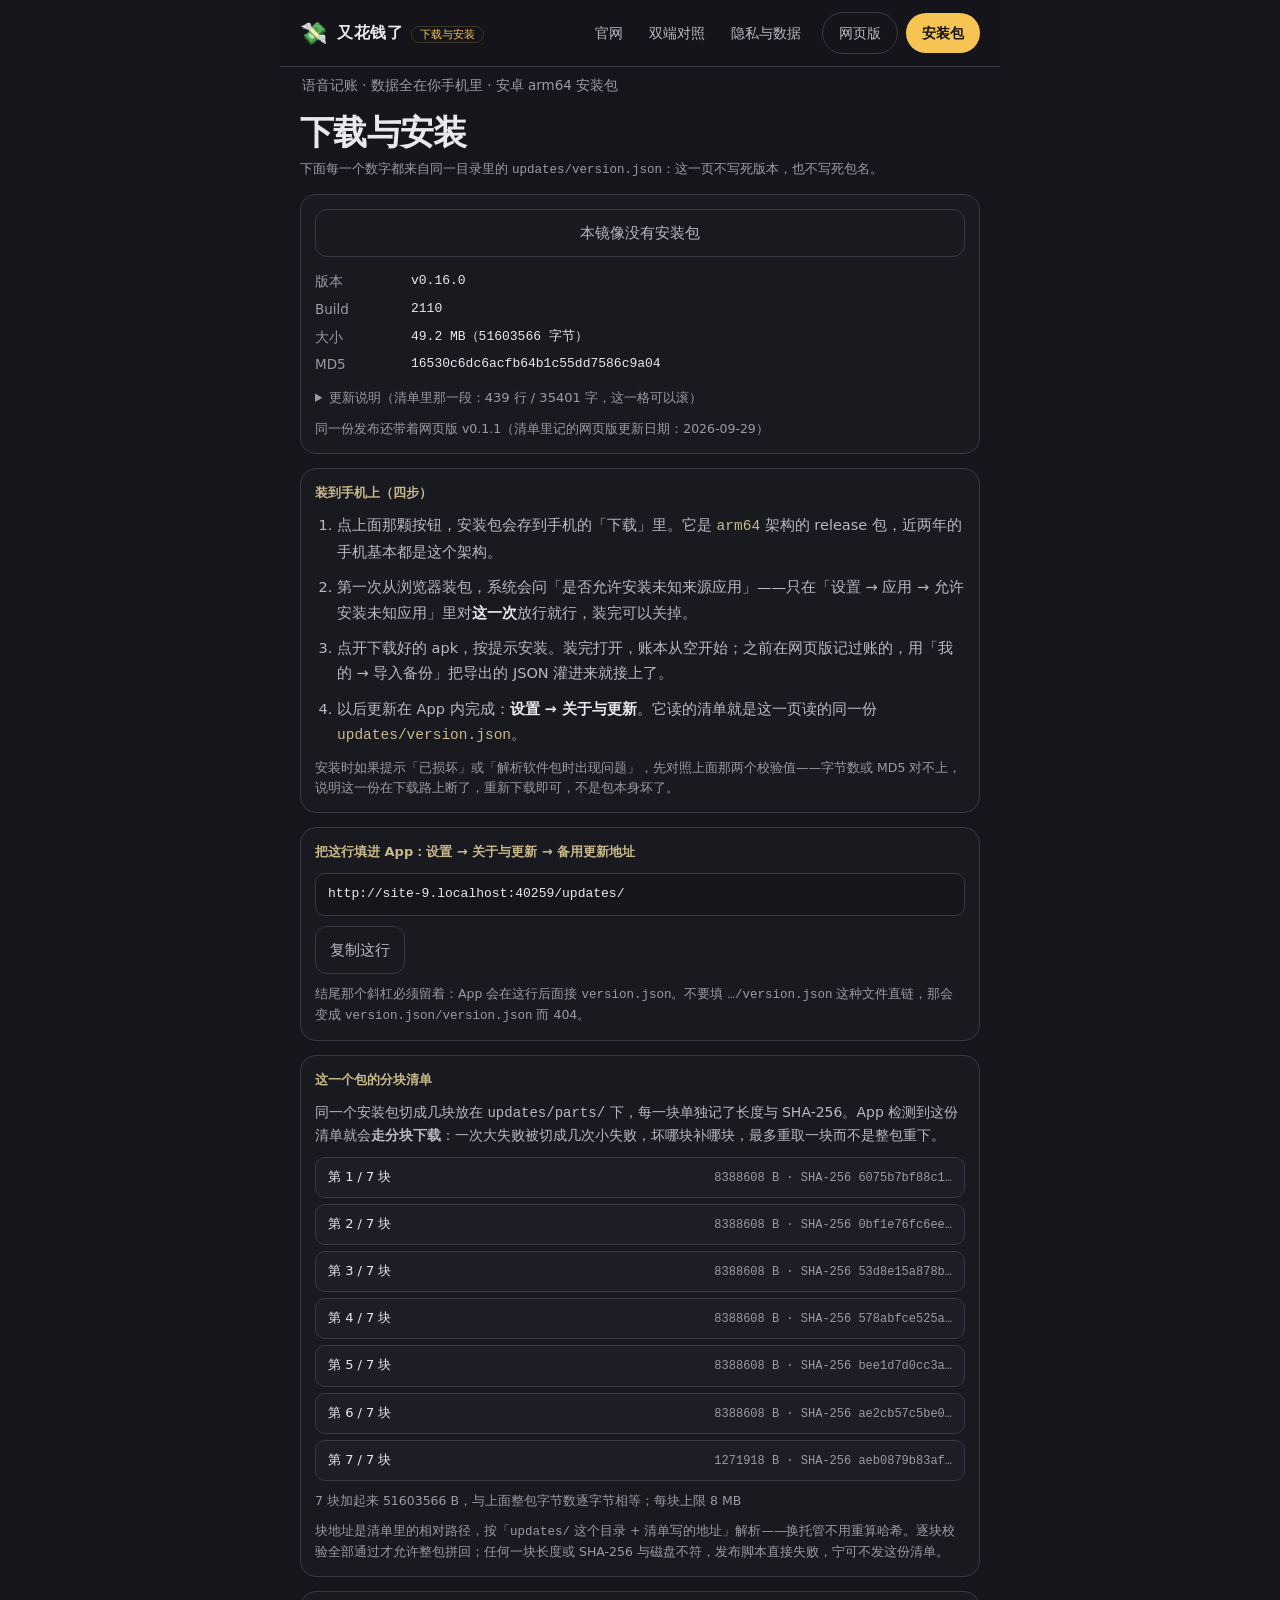
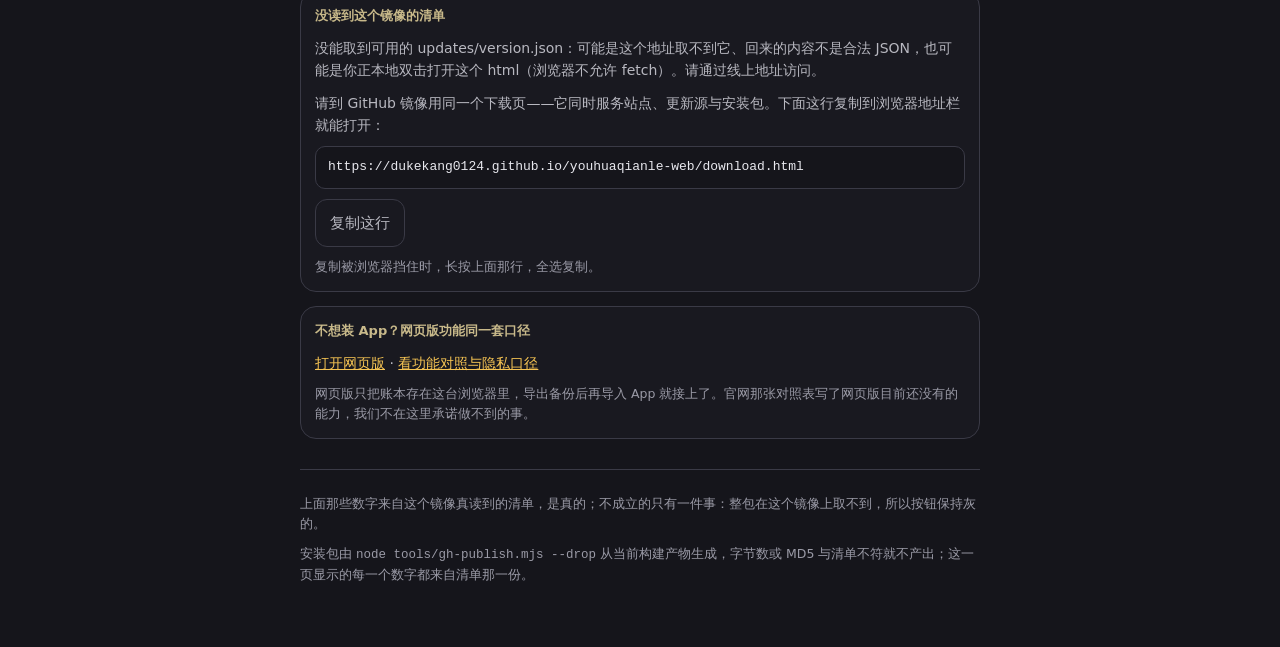
==== commit aa06ba66: "site: 降级文案改成宿主中立——Qoder 这条腿的原因不是 CF 的 25 MiB 上限" ====
--- a/download.html
+++ b/download.html
@@ -278,7 +278,7 @@
       why.textContent = 'updates/version.json 这个地址回来的不是清单而是网页：这个宿主对不存在的路径回的是首页字节加一个好看的 200，所以不能当成「清单读到了」。整包与清单在 GitHub 那一侧。';
     } else if (e.missing) {
       head.textContent = '这个镜像里没有安装包';
-      why.textContent = '这个镜像只放网页版站点，没有 updates/ 这一份：Cloudflare Pages 的单个文件上限是 25 MiB，而安装包比它大，整包放不上去，所以连清单一起留在 GitHub 那侧。';
+      why.textContent = '这个镜像只放网页版站点，没有 updates/ 这一份：整包比 Cloudflare Pages 的单文件上限 25 MiB 还大，所以更新源整体留在 GitHub 那一侧，而不是每个镜像各存一份。';
     } else if (e.noapk) {
       head.textContent = '这份清单里没有安装包';
       why.textContent = 'updates/version.json 读到了，但里面没有 apk 那一段：这一份发布只登记了网页版，安装包没有跟着放上来。';
